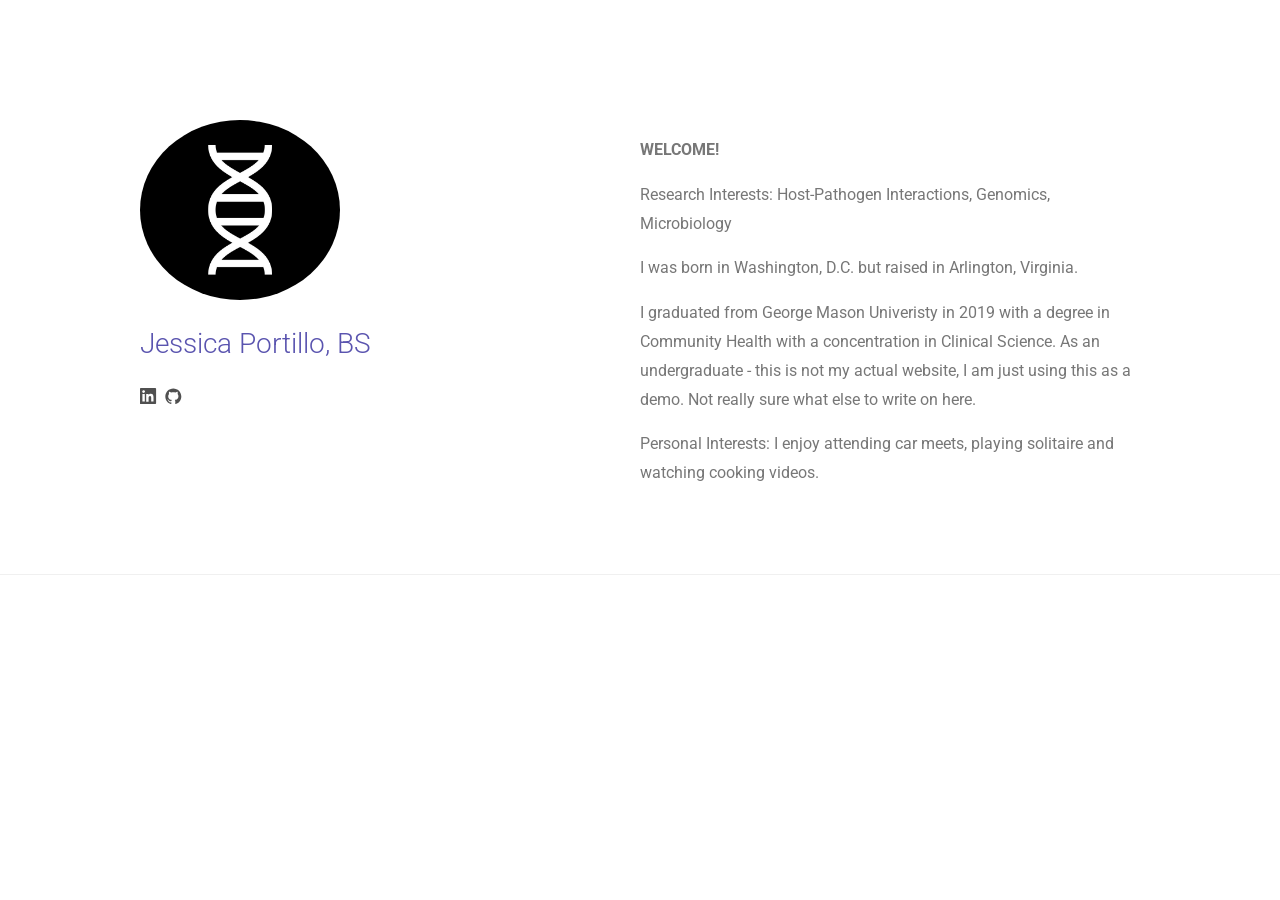
==== index.html @ dda8408d "Add files via upload" ====
<!DOCTYPE html>
<html lang="en-us">
    <head>
	<meta name="generator" content="Hugo 0.74.3" />
        <meta charset="UTF-8">
<meta http-equiv="X-UA-Compatible" content="ie=edge">
<title>Jessica Portillo</title>
<meta name="viewport" content="width=device-width, initial-scale=1.0">
<meta name="theme-color" content="#574CDD">
<meta name="description" content="Portfolio of Jessica Portillo">
<meta property="og:description" content="Portfolio of Jessica Portillo">
<meta name="twitter:description" content="Portfolio of Jessica Portillo">
<meta property="og:image" content="https://localhost:1313img/portfolio.JPG">
<meta name="twitter:image" content="https://localhost:1313img/portfolio.JPG">
<link rel="icon" href="https://localhost:1313img/" type="image/x-icon">
<link rel="shortcut icon" href="https://localhost:1313img/" type="image/x-icon">
<link rel="stylesheet" href="css/final.css">
<link rel="stylesheet" href="css/normalize.css">
<link rel="stylesheet" href="https://fonts.googleapis.com/css?family=Roboto:300,400,700">
    </head>
    <body>
        <div>
            

            
            <section style="padding-top: 120px;" id="scroll-element" data-scroll-index="0">
    <div class="hero">
        <div class="hero-left">
            <img src="img/icon_test2.jpg" style="max-width: 50%; border-radius: 50%; ">
            <h2 class="subtitle">Jessica Portillo, BS</h2>
            <div class="icons">
                
                
                
                
                
                <a href="https://www.linkedin.com/in/jessica-portillo-3a626311a" target="blank">
                    <svg width="17px" height="16px" viewBox="0 0 17 16" version="1.1" xmlns="http://www.w3.org/2000/svg" xlink="http://www.w3.org/1999/xlink">
                        
                        <title>social-16px_logo-linkedin</title>
                        <desc>Created with Sketch.</desc>
                        <defs></defs>
                        <g id="Portfolio" stroke="none" stroke-width="1" fill="none" fill-rule="evenodd">
                            <g transform="translate(-243.000000, -335.000000)" id="Group" fill="#505050">
                                <g transform="translate(94.000000, 335.000000)">
                                    <g id="social-16px_logo-linkedin" transform="translate(149.000000, 0.000000)">
                                        <path d="M15.3,0 L0.7,0 C0.3,0 0,0.3 0,0.7 L0,15.4 C0,15.7 0.3,16 0.7,16 L15.4,16 C15.8,16 16.1,15.7 16.1,15.3 L16.1,0.7 C16,0.3 15.7,0 15.3,0 Z M4.7,13.6 L2.4,13.6 L2.4,6 L4.8,6 L4.8,13.6 L4.7,13.6 Z M3.6,5 C2.8,5 2.2,4.3 2.2,3.6 C2.2,2.8 2.8,2.2 3.6,2.2 C4.4,2.2 5,2.8 5,3.6 C4.9,4.3 4.3,5 3.6,5 Z M13.6,13.6 L11.2,13.6 L11.2,9.9 C11.2,9 11.2,7.9 10,7.9 C8.8,7.9 8.6,8.9 8.6,9.9 L8.6,13.7 L6.2,13.7 L6.2,6 L8.5,6 L8.5,7 L8.5,7 C8.8,6.4 9.6,5.8 10.7,5.8 C13.1,5.8 13.5,7.4 13.5,9.4 L13.5,13.6 L13.6,13.6 Z" id="Shape"></path>
                                    </g>
                                </g>
                            </g>
                        </g>
                    </svg>
                </a>
                
                
                
                <a href="https://github.com/jessicaportillo" target="blank">
                  <svg width="17px" height="17px" viewBox="0 0 17 17" version="1.1" xmlns="http://www.w3.org/2000/svg" xmlns:xlink="http://www.w3.org/1999/xlink">
                    <title>social-16px_logo-github</title>
                      <g id="Portfolio" stroke="none" stroke-width="1" fill="none" fill-rule="evenodd">
                          <g id="GitHub-Mark" transform="translate(-136.000000, -55.000000)" fill="#505050">
                              <path d="M144.319263,55.455 C139.902185,55.455 136.32,59.0366937 136.32,63.4552456 C136.32,66.9897924 138.612029,69.9880428 141.791009,71.0459021 C142.191267,71.1195692 142.337128,70.8725389 142.337128,70.6603777 C142.337128,70.4708077 142.330252,69.967416 142.326323,69.2999922 C140.101086,69.7832483 139.631581,68.2273994 139.631581,68.2273994 C139.267666,67.303123 138.743156,67.057075 138.743156,67.057075 C138.016799,66.5610499 138.798161,66.5708722 138.798161,66.5708722 C139.601132,66.6273503 140.02349,67.3954524 140.02349,67.3954524 C140.737078,68.617835 141.896107,68.2647241 142.351861,68.0599296 C142.424546,67.5432777 142.631305,67.1906579 142.859673,66.9907746 C141.083314,66.7889268 139.215608,66.1023495 139.215608,63.0368165 C139.215608,62.163616 139.527465,61.4490452 140.039206,60.8901576 C139.956698,60.6878187 139.682166,59.8740429 140.117784,58.7729656 C140.117784,58.7729656 140.789137,58.5578577 142.317483,59.5931258 C142.95544,59.4153426 143.640053,59.326942 144.320246,59.3235043 C144.999947,59.326942 145.684069,59.4153426 146.323008,59.5931258 C147.850372,58.5578577 148.520743,58.7729656 148.520743,58.7729656 C148.957343,59.8740429 148.68281,60.6878187 148.600794,60.8901576 C149.113517,61.4490452 149.422919,62.163616 149.422919,63.0368165 C149.422919,66.1102073 147.552266,66.7864712 145.770505,66.9843901 C146.057315,67.2314204 146.313186,67.7195876 146.313186,68.4660808 C146.313186,69.5352357 146.303364,70.3981229 146.303364,70.6603777 C146.303364,70.8745034 146.447751,71.1234981 146.853411,71.045411 C150.029936,69.9850961 152.32,66.9888101 152.32,63.4552456 C152.32,59.0366937 148.737815,55.455 144.319263,55.455" id="Fill-4"></path>
                          </g>
                      </g>
                  </svg>
                </a>
                
                

            </div>
            
        </div>
        <div class="hero-right">
            
                <p><strong>WELCOME!</strong></p>
            
                <p>Research Interests: Host-Pathogen Interactions, Genomics, Microbiology</p>
            
                <p>I was born in Washington, D.C. but raised in Arlington, Virginia.</p>
            
                <p>I graduated from George Mason Univeristy in 2019 with a degree in Community Health with a concentration in Clinical Science. As an undergraduate - this is not my actual website, I am just using this as a demo. Not really sure what else to write on here.</p>
            
                <p>Personal Interests: I enjoy attending car meets, playing solitaire and watching cooking videos.</p>
            
        </div>
    </div>
</section>

            

            

            

            
        </div>

        
<script src="https://localhost:1313js/jquery-1.js"></script>
<script src="https://localhost:1313js/stickUp.js"></script>
<script src="https://localhost:1313js/scrollIt.js" type="text/javascript"></script>
<script type="text/javascript">
    jQuery(function($) {
        $(document).ready( function() {
            $('.main-navigation').stickUp({

            });
        });
    });
    $(function(){
        $.scrollIt({
            topOffset: -70,         
            easing: 'ease-in-out'
        });
    });
</script>

    </body>
</html>
---- css/final.css ----
* {
  box-sizing: border-box;
  text-rendering: optimizeLegibility;
  -webkit-font-smoothing: antialiased;
  -moz-osx-font-smoothing: grayscale;
}

body {
  font-size: 16px;
  font-family: Roboto;
  margin: 0;
  padding: 0;
}

a {
  text-decoration: none;
  -webkit-transition: 0.1s ease-in;
  transition: 0.1s ease-in;
}

a:hover {
  cursor: pointer;
  opacity: 0.8;
  -webkit-transform: translateY(-3px);
          transform: translateY(-3px);

}

footer {
  padding: 30px 30px 30px 30px;
  max-width: 1000px;
  margin: 0 auto;
  display: flex !important;
  justify-content: space-between;
  border-bottom: 1px solid #F0F0F0;
}

.main-navigation {
  z-index: 999;
  width: 100%;
  background: white;
  height: 68px;
  padding: 0;
  margin: 0;
  border-top: 1px solid #F0F0F0;
  border-bottom: 1px solid #F0F0F0;
  display: -webkit-box;
  display: -ms-flexbox;
  display: flex;
  -webkit-box-align: center;
      -ms-flex-align: center;
          align-items: center;
  -webkit-box-pack: justify;
      -ms-flex-pack: justify;
          justify-content: space-between;
}

.sub-navigation {
  max-width: 445px;
  height: inherit;
  display: -webkit-box;
  display: -ms-flexbox;
  display: flex;
}

.main-navigation h5 {
  position: absolute;
  left: 90px;
  top: 3px;
  color: #777777;
}

@media all and (max-width: 400px) {
  .main-navigation h5 {
    top: 7px;
    font-size: 12px;
  }
}

.main-navigation-link {
  color: #686868;
  padding: 15px;
  display: -webkit-box;
  text-align: center !important;
  display: -ms-flexbox;
  display: flex;
    -webkit-box-align: center;
        -ms-flex-align: center;
            align-items: center;
    -webkit-box-pack: center;
        -ms-flex-pack: center;
            justify-content: center;
  border-left: 1px solid #F0F0F0;
}

.icons a:first-child {
  padding: 4px 4px 4px 0;
}

.icons a {
  padding: 4px;
}

@media all and (max-width: 460px) {
  .main-navigation-link {
    font-size: 13px;
    padding: 15px;
  }
  #about {
    display: none;
  }
  #process-link {
    display: none !important;
  }
}

.logo:hover, .main-navigation-link:hover {
  box-shadow: 0 2px 4px 0 rgba(0,0,0,0.12);
}

.logo {
  width: 68px;
  display: block;
}

section {
  padding-top: 70px;
  padding-bottom: 70px;
  border-bottom: 1px solid #F0F0F0;
  padding-left: 30px;
  padding-right: 30px;
}

.hero {
  display: -webkit-box;
  display: -ms-flexbox;
  display: flex;
  margin: 0 auto;
  -webkit-box-pack: justify;
      -ms-flex-pack: justify;
          justify-content: space-between;
  -ms-flex-wrap: wrap;
      flex-wrap: wrap;
  max-width: 1000px;
}

.process {
  max-width: 1000px;
  display: -webkit-box;
  display: -ms-flexbox;
  display: flex;
  margin: 0 auto;
  -webkit-box-orient: vertical;
  -webkit-box-direction: normal;
      -ms-flex-direction: column;
          flex-direction: column;
}

.case-studies {
  max-width: 1000px;
  display: -webkit-box;
  display: -ms-flexbox;
  display: flex;
  margin: 0 auto;
  -webkit-box-orient: vertical;
  -webkit-box-direction: normal;
      -ms-flex-direction: column;
          flex-direction: column;
}

.hi {
  font-size: 42px;
  line-height: 0.4em;
}

.subtitle {
  font-size: 28px;
  color: #5A54AF;
  font-weight: 300;
}

.hero-left {
  width: 400px;
}

.hero-right {
  width: 500px;
}

.hero-right p {
  /* color: #929292; */
  font-size: 16px;
  color: #777777;
  letter-spacing: 0;
  /* line-height: 25px; */
  line-height: 1.8em;
}

.hero-right em {
  font-style: normal !important;
}

.hero-right p a {
  color: #574cdd;
  text-decoration: underline;
}

.icons {
  width: 160px;
  display: -webkit-box;
  display: -ms-flexbox;
  display: flex;
  -webkit-box-pack: justify;
      -ms-flex-pack: justify;
          /*justify-content: space-between;*/
}

.download-resume {
  /* Rectangle 3: */
  display: inline-block;
  margin-top: 20px;
  background: #5A54AF;
  /* Download Resume: */
  font-family: Roboto;
  font-size: 15px;
  /*padding: 15px 50px;*/
  color: #C3D5FF;
  padding: 18px 0;
  width: 296px;
  text-align: center;
  letter-spacing: 0;
  border-radius: 2px;
}

.title {
  /* My Process: */
  font-family: Roboto;
  font-weight: bold;
  margin: 0;
  font-size: 44px;
  color: #000000;
  letter-spacing: 0;
  line-height: 0.4em;
}

.process-item {
  max-width: 300px;
  padding-top: 20px;
}

.process-item h3 {
  margin-left: 15px;
}

.process-wrapper {
  display: -webkit-box;
  display: -ms-flexbox;
  display: flex;
  -ms-flex-wrap: wrap;
      flex-wrap: wrap;
  -webkit-box-pack: justify;
      -ms-flex-pack: justify;
          justify-content: space-between;
}

.item-header {
  display: -webkit-box;
  display: -ms-flexbox;
  display: flex;
    -webkit-box-align: center;
        -ms-flex-align: center;
            align-items: center;
    -webkit-box-pack: start;
        -ms-flex-pack: start;
            justify-content: flex-start;
  margin: 0;
  height: 35px;
}

.process-item p {
  /* I collaborate with s: */
  font-size: 16px;
  color: #777777;
  letter-spacing: 0;
  line-height: 1.8em;
}

.process-item h3 {
  /* Discover: */
  font-size: 28px;
  color: #5A54AF;
  letter-spacing: 0;
}

.case-studies-wrapper {
  display: -webkit-box;
  display: -ms-flexbox;
  display: flex;
  -ms-flex-wrap: wrap;
      flex-wrap: wrap;
  -webkit-box-align: stretch;
      -ms-flex-align: stretch;
          align-items: stretch;
  -webkit-box-pack: justify;
      -ms-flex-pack: justify;
          justify-content: space-between;
}

.case-study-item {
  max-width: 300px;
  margin-top: 45px;
}

.case-study-item h4 {
  font-size: 26px;
  font-weight: 300;
  margin: 0;
  line-height: 2.4em;
}

.case-study-item h5 {
  font-size: 13px;
  font-weight: 700;
  color: #5A5A5A;
  margin: 0;
  line-height: 0.3em;
  text-transform: uppercase;
}

.case-study-item p {
  font-size: 16px;
  color: #777777;
  letter-spacing: 0;
  line-height: 1.8em;
}

.read-more {
  display: inline-block;
  width: 100%;
  border: solid 2px #E1E1E1;
  padding: 18px 0;
  text-align: center;
  color: #574CDD;
  font-weight: 500;
  -webkit-transition: 0.2s ease-out;
  transition: 0.2s ease-out;
  border-radius: 2px;
}

.main-case-study {
  max-width: 1000px;
  display: block;
  margin: 0 auto;
  margin-top: 30px;
}

.results-content {
  max-width: 900px;
  color: black;
  text-align: center;
  display: block;
  margin: 0 auto;
}

.results-content img {
  margin-top: 40px;
  max-width: 70px;
  border-radius: 100%;
}

.results-content h1 {
  font-size: 24px;
  line-height: 1.6em;
  font-weight: 300;
}

.results-content h2 {
  font-size: 25px;
  line-height: 1em;
  font-weight: 300;
  margin: 0;
  margin-top: 0.3em;

}

.results-content h3 {
  margin: 0;
  margin-top: 0.4em;
  padding-bottom: 35px;
}

.results-content hr {
  width: 30px;
  border: 3px solid #5A54AF;
}

.main-case-study img {
  max-width: 100%;
}

.main-case-study .title {
  line-height: 1em;
  margin-top: 20px;
}

.main-case-study .subtitle {
  /* Mobile App Design: */
  font-family: Roboto;
  font-weight: bold;
  font-size: 22px;
  color: #5A54AF;
  letter-spacing: 0;
}

.main-case-study .summary {
  /* The objective of thi: */
  font-family: Roboto;
  font-weight: 300;
  font-size: 24px;
  color: #000000;
  letter-spacing: 0;
  line-height: 39px;
}

.case-study-item img {
  max-width: 100%;
}

.case-details {
  margin: 0;
  padding: 0;
  display: flex;
  max-width: 700px;
  list-style-type: none;
  justify-content: space-between;
  flex-wrap: wrap;
}

.case-links {
  margin-top: 26px;
  padding-bottom: 30px;
}

.link-div {
  display: inline-block;
  padding: 15px 15px 15px 0;
}

.case-links img {
  position: relative;
  top: 2.9px;
  padding-right: 8px;
}

.case-detail-link {
  padding: 15px 30px;
  /* border: 1px solid #fafafa; */
  color: #593eda;
  border-radius: 2px;
  background: #f1f1f1;
  margin-right: 1em;
}

@media all and (max-width: 981px) {
  .hero-left {
    margin: 0 auto;
    text-align: center;
  }
  .hero-left .icons {
    margin: 0 auto;
    justify-content: center;
  }
}

@media all and (max-width: 842px) {
  .link-div {
    display: block;
  }
  .case-detail-link {
      display: block;
      width: 100%;
      padding:25px;
      text-align: center;
  }
}

.content-case-study {
  max-width: 1000px;
  display: block;
  margin: 0 auto;
}

.content-case-study p {
  /* Each member of our t: */
  font-family: Roboto;
  font-size: 19px;
  color: #676767;
  letter-spacing: 0;
  line-height: 30px;
}

.content-case-study img {
  max-width: 100%;
  margin-top: 20px;
}

.content-case-study a {
  color: #574cdd;
  text-decoration: underline;
}

.content-case-study h1 {
  margin: 0;
  margin-top: 2.4em;
}

@media all and (max-width: 513px) {
  .case-details {
    justify-content: flex-start;
  }
  .download-resume {
    display: block;
    width: 100%;
  }
  .case-details-item {
    padding-right: 25px !important;
  }
}

.case-details-item {
  padding-right: 20px;
}

.case-details-item strong {
  font-weight: bold;
}

.case-details-item p {
  line-height: 1.8em;
  font-size: 16px;
}

@media all and (max-width:1040px) {
  .case-study-item {
    max-width: 48%;
    margin-top: 40px;
  }
  .case-studies-wrapper {
    margin-top: 0;
  }
}

@media all and (max-width:980px) {
  .hero-right {
    width: 100%;
    margin-top: 30px;
  }
  .process-item {
    max-width: 45%;
  }
}

@media all and (max-width: 728px) {
  .case-study-item {
    max-width: 100%;
    margin-top: 40px;
  }
  .case-study-item:first-of-type {
    margin-top: 13px;
  }
  .hi, .title {
    font-size: 40px;
  }
  .process-item h3 {
    font-size: 24px;
  }
  .subtitle {
    font-size: 24px;
  }
  section {
    padding-top: 60px !important;
    padding-bottom: 60px !important;
  }
  #scroll-element {
    padding-top: 100px !important;
  }
}

@media all and (max-width:500px) {
  .process-item {
    max-width: 100%;
  }
}

.active {
  color: #574CDD !important;
  transition: 0.2s ease-in-out;
  border-bottom: 3px solid #574CDD;
}
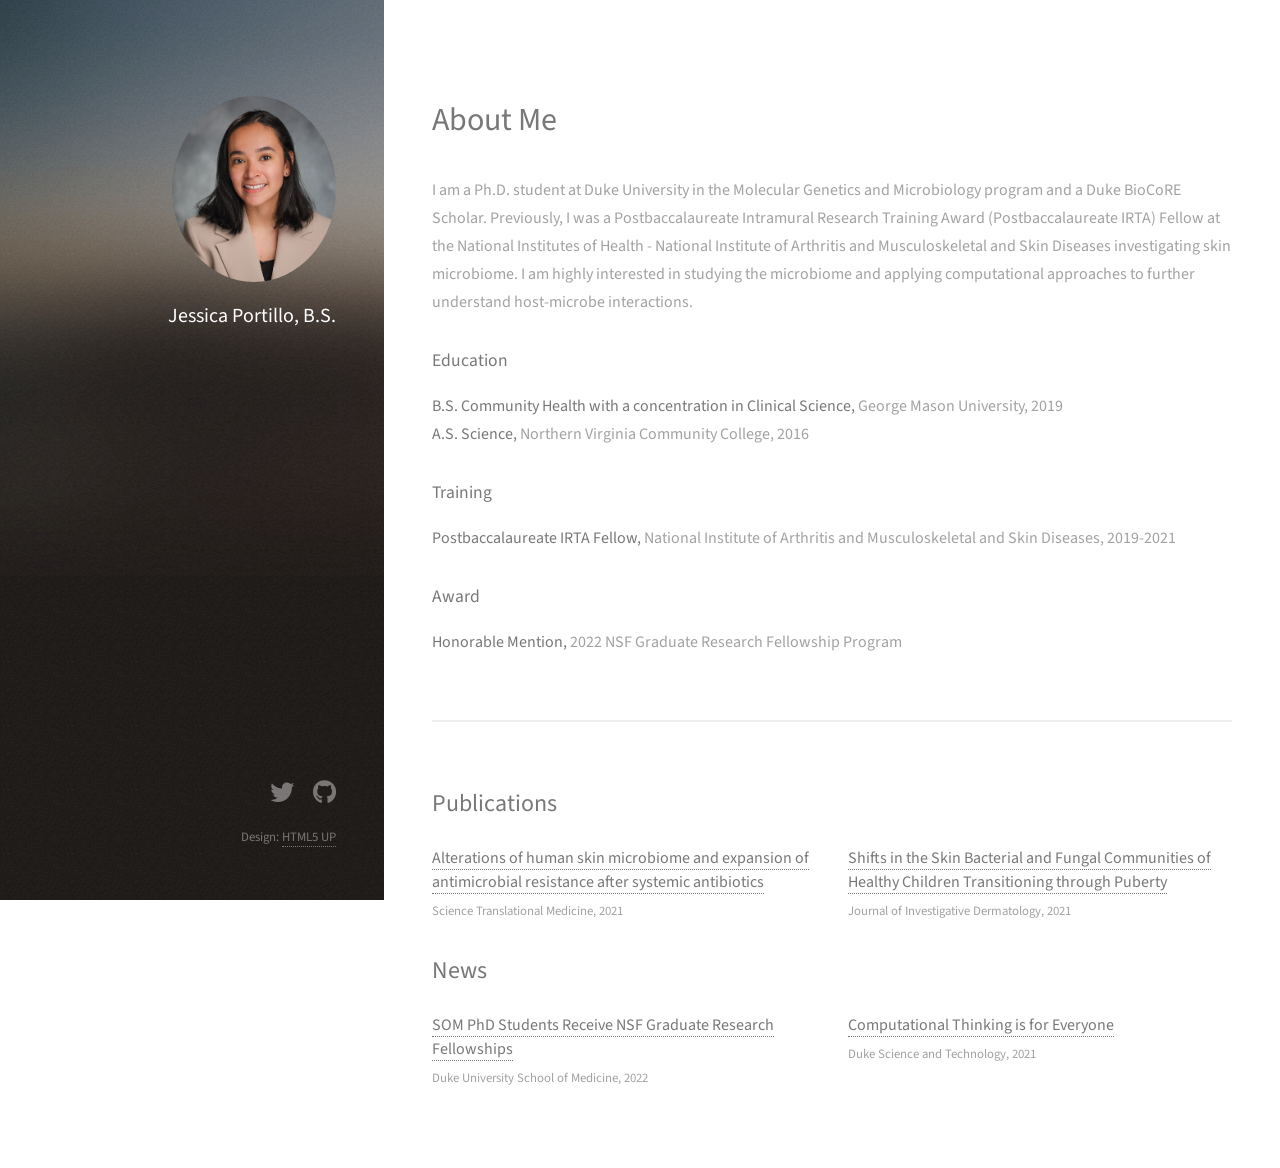
==== commit 2ecdaade: "Add files via upload Initial commit" ====
--- a/index.html
+++ b/index.html
@@ -1,119 +1,92 @@
-<!DOCTYPE html>
-<html lang="en-us">
-    <head>
-	<meta name="generator" content="Hugo 0.74.3" />
-        <meta charset="UTF-8">
-<meta http-equiv="X-UA-Compatible" content="ie=edge">
-<title>Jessica Portillo</title>
-<meta name="viewport" content="width=device-width, initial-scale=1.0">
-<meta name="theme-color" content="#574CDD">
-<meta name="description" content="Portfolio of Jessica Portillo">
-<meta property="og:description" content="Portfolio of Jessica Portillo">
-<meta name="twitter:description" content="Portfolio of Jessica Portillo">
-<meta property="og:image" content="https://localhost:1313img/portfolio.JPG">
-<meta name="twitter:image" content="https://localhost:1313img/portfolio.JPG">
-<link rel="icon" href="https://localhost:1313img/" type="image/x-icon">
-<link rel="shortcut icon" href="https://localhost:1313img/" type="image/x-icon">
-<link rel="stylesheet" href="css/final.css">
-<link rel="stylesheet" href="css/normalize.css">
-<link rel="stylesheet" href="https://fonts.googleapis.com/css?family=Roboto:300,400,700">
-    </head>
-    <body>
-        <div>
-            
-
-            
-            <section style="padding-top: 120px;" id="scroll-element" data-scroll-index="0">
-    <div class="hero">
-        <div class="hero-left">
-            <img src="img/icon_test2.jpg" style="max-width: 50%; border-radius: 50%; ">
-            <h2 class="subtitle">Jessica Portillo, BS</h2>
-            <div class="icons">
-                
-                
-                
-                
-                
-                <a href="https://www.linkedin.com/in/jessica-portillo-3a626311a" target="blank">
-                    <svg width="17px" height="16px" viewBox="0 0 17 16" version="1.1" xmlns="http://www.w3.org/2000/svg" xlink="http://www.w3.org/1999/xlink">
-                        
-                        <title>social-16px_logo-linkedin</title>
-                        <desc>Created with Sketch.</desc>
-                        <defs></defs>
-                        <g id="Portfolio" stroke="none" stroke-width="1" fill="none" fill-rule="evenodd">
-                            <g transform="translate(-243.000000, -335.000000)" id="Group" fill="#505050">
-                                <g transform="translate(94.000000, 335.000000)">
-                                    <g id="social-16px_logo-linkedin" transform="translate(149.000000, 0.000000)">
-                                        <path d="M15.3,0 L0.7,0 C0.3,0 0,0.3 0,0.7 L0,15.4 C0,15.7 0.3,16 0.7,16 L15.4,16 C15.8,16 16.1,15.7 16.1,15.3 L16.1,0.7 C16,0.3 15.7,0 15.3,0 Z M4.7,13.6 L2.4,13.6 L2.4,6 L4.8,6 L4.8,13.6 L4.7,13.6 Z M3.6,5 C2.8,5 2.2,4.3 2.2,3.6 C2.2,2.8 2.8,2.2 3.6,2.2 C4.4,2.2 5,2.8 5,3.6 C4.9,4.3 4.3,5 3.6,5 Z M13.6,13.6 L11.2,13.6 L11.2,9.9 C11.2,9 11.2,7.9 10,7.9 C8.8,7.9 8.6,8.9 8.6,9.9 L8.6,13.7 L6.2,13.7 L6.2,6 L8.5,6 L8.5,7 L8.5,7 C8.8,6.4 9.6,5.8 10.7,5.8 C13.1,5.8 13.5,7.4 13.5,9.4 L13.5,13.6 L13.6,13.6 Z" id="Shape"></path>
-                                    </g>
-                                </g>
-                            </g>
-                        </g>
-                    </svg>
-                </a>
-                
-                
-                
-                <a href="https://github.com/jessicaportillo" target="blank">
-                  <svg width="17px" height="17px" viewBox="0 0 17 17" version="1.1" xmlns="http://www.w3.org/2000/svg" xmlns:xlink="http://www.w3.org/1999/xlink">
-                    <title>social-16px_logo-github</title>
-                      <g id="Portfolio" stroke="none" stroke-width="1" fill="none" fill-rule="evenodd">
-                          <g id="GitHub-Mark" transform="translate(-136.000000, -55.000000)" fill="#505050">
-                              <path d="M144.319263,55.455 C139.902185,55.455 136.32,59.0366937 136.32,63.4552456 C136.32,66.9897924 138.612029,69.9880428 141.791009,71.0459021 C142.191267,71.1195692 142.337128,70.8725389 142.337128,70.6603777 C142.337128,70.4708077 142.330252,69.967416 142.326323,69.2999922 C140.101086,69.7832483 139.631581,68.2273994 139.631581,68.2273994 C139.267666,67.303123 138.743156,67.057075 138.743156,67.057075 C138.016799,66.5610499 138.798161,66.5708722 138.798161,66.5708722 C139.601132,66.6273503 140.02349,67.3954524 140.02349,67.3954524 C140.737078,68.617835 141.896107,68.2647241 142.351861,68.0599296 C142.424546,67.5432777 142.631305,67.1906579 142.859673,66.9907746 C141.083314,66.7889268 139.215608,66.1023495 139.215608,63.0368165 C139.215608,62.163616 139.527465,61.4490452 140.039206,60.8901576 C139.956698,60.6878187 139.682166,59.8740429 140.117784,58.7729656 C140.117784,58.7729656 140.789137,58.5578577 142.317483,59.5931258 C142.95544,59.4153426 143.640053,59.326942 144.320246,59.3235043 C144.999947,59.326942 145.684069,59.4153426 146.323008,59.5931258 C147.850372,58.5578577 148.520743,58.7729656 148.520743,58.7729656 C148.957343,59.8740429 148.68281,60.6878187 148.600794,60.8901576 C149.113517,61.4490452 149.422919,62.163616 149.422919,63.0368165 C149.422919,66.1102073 147.552266,66.7864712 145.770505,66.9843901 C146.057315,67.2314204 146.313186,67.7195876 146.313186,68.4660808 C146.313186,69.5352357 146.303364,70.3981229 146.303364,70.6603777 C146.303364,70.8745034 146.447751,71.1234981 146.853411,71.045411 C150.029936,69.9850961 152.32,66.9888101 152.32,63.4552456 C152.32,59.0366937 148.737815,55.455 144.319263,55.455" id="Fill-4"></path>
-                          </g>
-                      </g>
-                  </svg>
-                </a>
-                
-                
-
-            </div>
-            
-        </div>
-        <div class="hero-right">
-            
-                <p><strong>WELCOME!</strong></p>
-            
-                <p>Research Interests: Host-Pathogen Interactions, Genomics, Microbiology</p>
-            
-                <p>I was born in Washington, D.C. but raised in Arlington, Virginia.</p>
-            
-                <p>I graduated from George Mason Univeristy in 2019 with a degree in Community Health with a concentration in Clinical Science. As an undergraduate - this is not my actual website, I am just using this as a demo. Not really sure what else to write on here.</p>
-            
-                <p>Personal Interests: I enjoy attending car meets, playing solitaire and watching cooking videos.</p>
-            
-        </div>
-    </div>
-</section>
-
-            
-
-            
-
-            
-
-            
-        </div>
-
-        
-<script src="https://localhost:1313js/jquery-1.js"></script>
-<script src="https://localhost:1313js/stickUp.js"></script>
-<script src="https://localhost:1313js/scrollIt.js" type="text/javascript"></script>
-<script type="text/javascript">
-    jQuery(function($) {
-        $(document).ready( function() {
-            $('.main-navigation').stickUp({
-
-            });
-        });
-    });
-    $(function(){
-        $.scrollIt({
-            topOffset: -70,         
-            easing: 'ease-in-out'
-        });
-    });
-</script>
-
-    </body>
+<!DOCTYPE HTML>
+<!--
+	Strata by HTML5 UP
+	html5up.net | @ajlkn
+	Free for personal and commercial use under the CCA 3.0 license (html5up.net/license)
+-->
+<html>
+	<head>
+		<title>Jessica Portillo's Portfolio</title>
+		<meta charset="utf-8" />
+		<meta name="viewport" content="width=device-width, initial-scale=1, user-scalable=no" />
+		<link rel="stylesheet" href="assets/css/main.css" />
+	</head>
+	<body class="is-preload">
+
+		<!-- Header -->
+			<header id="header">
+				<div class="inner">
+					<a href="#" class="image avatar"><img src="images/avatar.jpg" alt="" /></a>
+					<h1><strong>Jessica Portillo, B.S.</strong>
+				</div>
+			</header>
+
+		<!-- Main -->
+			<div id="main">
+
+				<!-- One -->
+					<section id="one">
+						<header class="major">
+							<h2>About Me</h2>
+						</header>
+						<p>I am a Ph.D. student at Duke University in the Molecular Genetics and Microbiology program and a Duke BioCoRE Scholar. Previously, I was a Postbaccalaureate Intramural Research Training Award (Postbaccalaureate IRTA) Fellow at the National Institutes of Health - National Institute of Arthritis and Musculoskeletal and Skin Diseases investigating skin microbiome. I am highly interested in studying the microbiome and applying computational approaches to further understand host-microbe interactions. </p>
+							<h4>Education</h4>
+						<p> <b>B.S. Community Health with a concentration in Clinical Science,</b> George Mason University, 2019<br>
+							<b>A.S. Science,</b> Northern Virginia Community College, 2016
+						</p>
+							<h4>Training</h4>
+						<p><b>Postbaccalaureate IRTA Fellow, </b>National Institute of Arthritis and Musculoskeletal and Skin Diseases, 2019-2021</p>
+							<h4>Award</h4>
+						<p><b>Honorable Mention, </b>2022 NSF Graduate Research Fellowship Program</p>	
+					</section>
+
+				<!-- Two -->
+					<section id="two">
+						<h2>Publications</h2>
+						<div class="row">
+							<article class="col-6 col-12-xsmall work-item">
+								<h3><a href="https://www.science.org/doi/10.1126/scitranslmed.abd8077">Alterations of human skin microbiome and expansion of antimicrobial resistance after systemic antibiotics</a></h3>
+								<p>Science Translational Medicine, 2021</p>
+							</article>
+							<article class="col-6 col-12-xsmall work-item">
+								<h3><a href="https://www.jidonline.org/article/S0022-202X(21)01421-4/fulltext">Shifts in the Skin Bacterial and Fungal Communities of Healthy Children Transitioning through Puberty</a></h3>
+								<p>Journal of Investigative Dermatology, 2021</p>
+							</article>
+						</div>
+						<h2>News</h2>
+						<div class="row">
+							<article class="col-6 col-12-xsmall work-item">
+								<h3><a href="https://medschool.duke.edu/news/som-phd-students-receive-nsf-graduate-research-fellowships">SOM PhD Students Receive NSF Graduate Research Fellowships</a></h3>
+								<p>Duke University School of Medicine, 2022</p>
+							</article>
+							<article class="col-6 col-12-xsmall work-item">
+								<h3><a href="https://dst.duke.edu/our-work/computing/computational-thinking-is-for-everyone/">Computational Thinking is for Everyone</a></h3>
+								<p>Duke Science and Technology, 2021</p>
+							</article>
+						</div>
+					</section>
+			</div>
+
+		<!-- Footer -->
+			<footer id="footer">
+				<div class="inner">
+					<ul class="icons">
+						<li><a href="https://twitter.com/SciPortillo" class="icon brands fa-twitter"><span class="label">Twitter</span></a></li>
+						<li><a href="https://github.com/jessicaportillo" class="icon brands fa-github"><span class="label">Github</span></a></li>
+					</ul>
+					<ul class="copyright">
+						<li>Design: <a href="http://html5up.net">HTML5 UP</a></li>
+					</ul>
+				</div>
+			</footer>
+
+		<!-- Scripts -->
+			<script src="assets/js/jquery.min.js"></script>
+			<script src="assets/js/jquery.poptrox.min.js"></script>
+			<script src="assets/js/browser.min.js"></script>
+			<script src="assets/js/breakpoints.min.js"></script>
+			<script src="assets/js/util.js"></script>
+			<script src="assets/js/main.js"></script>
+
+	</body>
 </html>
--- a/assets/css/main.css
+++ b/assets/css/main.css
@@ -0,0 +1,3221 @@
+@import url("fontawesome-all.min.css");
+@import url("https://fonts.googleapis.com/css?family=Source+Sans+Pro:400,400italic");
+
+/*
+	Strata by HTML5 UP
+	html5up.net | @ajlkn
+	Free for personal and commercial use under the CCA 3.0 license (html5up.net/license)
+*/
+
+html, body, div, span, applet, object,
+iframe, h1, h2, h3, h4, h5, h6, p, blockquote,
+pre, a, abbr, acronym, address, big, cite,
+code, del, dfn, em, img, ins, kbd, q, s, samp,
+small, strike, strong, sub, sup, tt, var, b,
+u, i, center, dl, dt, dd, ol, ul, li, fieldset,
+form, label, legend, table, caption, tbody,
+tfoot, thead, tr, th, td, article, aside,
+canvas, details, embed, figure, figcaption,
+footer, header, hgroup, menu, nav, output, ruby,
+section, summary, time, mark, audio, video {
+	margin: 0;
+	padding: 0;
+	border: 0;
+	font-size: 100%;
+	font: inherit;
+	vertical-align: baseline;}
+
+article, aside, details, figcaption, figure,
+footer, header, hgroup, menu, nav, section {
+	display: block;}
+
+body {
+	line-height: 1;
+}
+
+ol, ul {
+	list-style: none;
+}
+
+blockquote, q {
+	quotes: none;
+}
+
+	blockquote:before, blockquote:after, q:before, q:after {
+		content: '';
+		content: none;
+	}
+
+table {
+	border-collapse: collapse;
+	border-spacing: 0;
+}
+
+body {
+	-webkit-text-size-adjust: none;
+}
+
+mark {
+	background-color: transparent;
+	color: inherit;
+}
+
+input::-moz-focus-inner {
+	border: 0;
+	padding: 0;
+}
+
+input, select, textarea {
+	-moz-appearance: none;
+	-webkit-appearance: none;
+	-ms-appearance: none;
+	appearance: none;
+}
+
+/* Basic */
+
+	html {
+		box-sizing: border-box;
+	}
+
+	*, *:before, *:after {
+		box-sizing: inherit;
+	}
+
+	body {
+		background: #fff;
+	}
+
+		body.is-preload *, body.is-preload *:before, body.is-preload *:after {
+			-moz-animation: none !important;
+			-webkit-animation: none !important;
+			-ms-animation: none !important;
+			animation: none !important;
+			-moz-transition: none !important;
+			-webkit-transition: none !important;
+			-ms-transition: none !important;
+			transition: none !important;
+		}
+
+	body, input, select, textarea {
+		color: #a2a2a2;
+		font-family: "Source Sans Pro", Helvetica, sans-serif;
+		font-size: 16pt;
+		font-weight: 400;
+		line-height: 1.75em;
+	}
+
+	a {
+		-moz-transition: color 0.2s ease-in-out, border-color 0.2s ease-in-out;
+		-webkit-transition: color 0.2s ease-in-out, border-color 0.2s ease-in-out;
+		-ms-transition: color 0.2s ease-in-out, border-color 0.2s ease-in-out;
+		transition: color 0.2s ease-in-out, border-color 0.2s ease-in-out;
+		border-bottom: dotted 1px;
+		color: #49bf9d;
+		text-decoration: none;
+	}
+
+		a:hover {
+			border-bottom-color: transparent;
+			color: #49bf9d !important;
+			text-decoration: none;
+		}
+
+	strong, b {
+		color: #787878;
+		font-weight: 400;
+	}
+
+	em, i {
+		font-style: italic;
+	}
+
+	p {
+		margin: 0 0 2em 0;
+	}
+
+	h1, h2, h3, h4, h5, h6 {
+		color: #787878;
+		font-weight: 400;
+		line-height: 1em;
+		margin: 0 0 1em 0;
+	}
+
+		h1 a, h2 a, h3 a, h4 a, h5 a, h6 a {
+			color: inherit;
+			text-decoration: none;
+		}
+
+	h1 {
+		font-size: 2em;
+		line-height: 1.5em;
+	}
+
+	h2 {
+		font-size: 1.5em;
+		line-height: 1.5em;
+	}
+
+	h3 {
+		font-size: 1.25em;
+		line-height: 1.5em;
+	}
+
+	h4 {
+		font-size: 1.1em;
+		line-height: 1.5em;
+	}
+
+	h5 {
+		font-size: 0.9em;
+		line-height: 1.5em;
+	}
+
+	h6 {
+		font-size: 0.7em;
+		line-height: 1.5em;
+	}
+
+	sub {
+		font-size: 0.8em;
+		position: relative;
+		top: 0.5em;
+	}
+
+	sup {
+		font-size: 0.8em;
+		position: relative;
+		top: -0.5em;
+	}
+
+	hr {
+		border: 0;
+		border-bottom: solid 2px #efefef;
+		margin: 2em 0;
+	}
+
+		hr.major {
+			margin: 3em 0;
+		}
+
+	blockquote {
+		border-left: solid 6px #efefef;
+		font-style: italic;
+		margin: 0 0 2em 0;
+		padding: 0.5em 0 0.5em 1.5em;
+	}
+
+	code {
+		background: #f7f7f7;
+		border-radius: 0.35em;
+		border: solid 2px #efefef;
+		font-family: "Courier New", monospace;
+		font-size: 0.9em;
+		margin: 0 0.25em;
+		padding: 0.25em 0.65em;
+	}
+
+	pre {
+		-webkit-overflow-scrolling: touch;
+		font-family: "Courier New", monospace;
+		font-size: 0.9em;
+		margin: 0 0 2em 0;
+	}
+
+		pre code {
+			display: block;
+			line-height: 1.75em;
+			padding: 1em 1.5em;
+			overflow-x: auto;
+		}
+
+	.align-left {
+		text-align: left;
+	}
+
+	.align-center {
+		text-align: center;
+	}
+
+	.align-right {
+		text-align: right;
+	}
+
+/* Container */
+
+	.container {
+		margin: 0 auto;
+		max-width: calc(100% - 4em);
+		width: 100%;
+	}
+
+		.container.xsmall {
+			width: 25%;
+		}
+
+		.container.small {
+			width: 50%;
+		}
+
+		.container.medium {
+			width: 75%;
+		}
+
+		.container.large {
+			width: 125%;
+		}
+
+		.container.xlarge {
+			width: 150%;
+		}
+
+		.container.max {
+			width: 100%;
+		}
+
+		@media screen and (max-width: 980px) {
+
+			.container {
+				width: 100% !important;
+				max-width: 100% !important;
+			}
+
+		}
+
+		@media screen and (max-width: 480px) {
+
+			.container {
+				max-width: calc(100% - 3em);
+			}
+
+		}
+
+/* Row */
+
+	.row {
+		display: flex;
+		flex-wrap: wrap;
+		box-sizing: border-box;
+		align-items: stretch;
+	}
+
+		.row > * {
+			box-sizing: border-box;
+		}
+
+		.row.gtr-uniform > * > :last-child {
+			margin-bottom: 0;
+		}
+
+		.row.aln-left {
+			justify-content: flex-start;
+		}
+
+		.row.aln-center {
+			justify-content: center;
+		}
+
+		.row.aln-right {
+			justify-content: flex-end;
+		}
+
+		.row.aln-top {
+			align-items: flex-start;
+		}
+
+		.row.aln-middle {
+			align-items: center;
+		}
+
+		.row.aln-bottom {
+			align-items: flex-end;
+		}
+
+		.row > .imp {
+			order: -1;
+		}
+
+		.row > .col-1 {
+			width: 8.33333%;
+		}
+
+		.row > .off-1 {
+			margin-left: 8.33333%;
+		}
+
+		.row > .col-2 {
+			width: 16.66667%;
+		}
+
+		.row > .off-2 {
+			margin-left: 16.66667%;
+		}
+
+		.row > .col-3 {
+			width: 25%;
+		}
+
+		.row > .off-3 {
+			margin-left: 25%;
+		}
+
+		.row > .col-4 {
+			width: 33.33333%;
+		}
+
+		.row > .off-4 {
+			margin-left: 33.33333%;
+		}
+
+		.row > .col-5 {
+			width: 41.66667%;
+		}
+
+		.row > .off-5 {
+			margin-left: 41.66667%;
+		}
+
+		.row > .col-6 {
+			width: 50%;
+		}
+
+		.row > .off-6 {
+			margin-left: 50%;
+		}
+
+		.row > .col-7 {
+			width: 58.33333%;
+		}
+
+		.row > .off-7 {
+			margin-left: 58.33333%;
+		}
+
+		.row > .col-8 {
+			width: 66.66667%;
+		}
+
+		.row > .off-8 {
+			margin-left: 66.66667%;
+		}
+
+		.row > .col-9 {
+			width: 75%;
+		}
+
+		.row > .off-9 {
+			margin-left: 75%;
+		}
+
+		.row > .col-10 {
+			width: 83.33333%;
+		}
+
+		.row > .off-10 {
+			margin-left: 83.33333%;
+		}
+
+		.row > .col-11 {
+			width: 91.66667%;
+		}
+
+		.row > .off-11 {
+			margin-left: 91.66667%;
+		}
+
+		.row > .col-12 {
+			width: 100%;
+		}
+
+		.row > .off-12 {
+			margin-left: 100%;
+		}
+
+		.row.gtr-0 {
+			margin-top: 0;
+			margin-left: 0em;
+		}
+
+			.row.gtr-0 > * {
+				padding: 0 0 0 0em;
+			}
+
+			.row.gtr-0.gtr-uniform {
+				margin-top: 0em;
+			}
+
+				.row.gtr-0.gtr-uniform > * {
+					padding-top: 0em;
+				}
+
+		.row.gtr-25 {
+			margin-top: 0;
+			margin-left: -0.625em;
+		}
+
+			.row.gtr-25 > * {
+				padding: 0 0 0 0.625em;
+			}
+
+			.row.gtr-25.gtr-uniform {
+				margin-top: -0.625em;
+			}
+
+				.row.gtr-25.gtr-uniform > * {
+					padding-top: 0.625em;
+				}
+
+		.row.gtr-50 {
+			margin-top: 0;
+			margin-left: -1.25em;
+		}
+
+			.row.gtr-50 > * {
+				padding: 0 0 0 1.25em;
+			}
+
+			.row.gtr-50.gtr-uniform {
+				margin-top: -1.25em;
+			}
+
+				.row.gtr-50.gtr-uniform > * {
+					padding-top: 1.25em;
+				}
+
+		.row {
+			margin-top: 0;
+			margin-left: -2.5em;
+		}
+
+			.row > * {
+				padding: 0 0 0 2.5em;
+			}
+
+			.row.gtr-uniform {
+				margin-top: -2.5em;
+			}
+
+				.row.gtr-uniform > * {
+					padding-top: 2.5em;
+				}
+
+		.row.gtr-150 {
+			margin-top: 0;
+			margin-left: -3.75em;
+		}
+
+			.row.gtr-150 > * {
+				padding: 0 0 0 3.75em;
+			}
+
+			.row.gtr-150.gtr-uniform {
+				margin-top: -3.75em;
+			}
+
+				.row.gtr-150.gtr-uniform > * {
+					padding-top: 3.75em;
+				}
+
+		.row.gtr-200 {
+			margin-top: 0;
+			margin-left: -5em;
+		}
+
+			.row.gtr-200 > * {
+				padding: 0 0 0 5em;
+			}
+
+			.row.gtr-200.gtr-uniform {
+				margin-top: -5em;
+			}
+
+				.row.gtr-200.gtr-uniform > * {
+					padding-top: 5em;
+				}
+
+		@media screen and (max-width: 1800px) {
+
+			.row {
+				display: flex;
+				flex-wrap: wrap;
+				box-sizing: border-box;
+				align-items: stretch;
+			}
+
+				.row > * {
+					box-sizing: border-box;
+				}
+
+				.row.gtr-uniform > * > :last-child {
+					margin-bottom: 0;
+				}
+
+				.row.aln-left {
+					justify-content: flex-start;
+				}
+
+				.row.aln-center {
+					justify-content: center;
+				}
+
+				.row.aln-right {
+					justify-content: flex-end;
+				}
+
+				.row.aln-top {
+					align-items: flex-start;
+				}
+
+				.row.aln-middle {
+					align-items: center;
+				}
+
+				.row.aln-bottom {
+					align-items: flex-end;
+				}
+
+				.row > .imp-xlarge {
+					order: -1;
+				}
+
+				.row > .col-1-xlarge {
+					width: 8.33333%;
+				}
+
+				.row > .off-1-xlarge {
+					margin-left: 8.33333%;
+				}
+
+				.row > .col-2-xlarge {
+					width: 16.66667%;
+				}
+
+				.row > .off-2-xlarge {
+					margin-left: 16.66667%;
+				}
+
+				.row > .col-3-xlarge {
+					width: 25%;
+				}
+
+				.row > .off-3-xlarge {
+					margin-left: 25%;
+				}
+
+				.row > .col-4-xlarge {
+					width: 33.33333%;
+				}
+
+				.row > .off-4-xlarge {
+					margin-left: 33.33333%;
+				}
+
+				.row > .col-5-xlarge {
+					width: 41.66667%;
+				}
+
+				.row > .off-5-xlarge {
+					margin-left: 41.66667%;
+				}
+
+				.row > .col-6-xlarge {
+					width: 50%;
+				}
+
+				.row > .off-6-xlarge {
+					margin-left: 50%;
+				}
+
+				.row > .col-7-xlarge {
+					width: 58.33333%;
+				}
+
+				.row > .off-7-xlarge {
+					margin-left: 58.33333%;
+				}
+
+				.row > .col-8-xlarge {
+					width: 66.66667%;
+				}
+
+				.row > .off-8-xlarge {
+					margin-left: 66.66667%;
+				}
+
+				.row > .col-9-xlarge {
+					width: 75%;
+				}
+
+				.row > .off-9-xlarge {
+					margin-left: 75%;
+				}
+
+				.row > .col-10-xlarge {
+					width: 83.33333%;
+				}
+
+				.row > .off-10-xlarge {
+					margin-left: 83.33333%;
+				}
+
+				.row > .col-11-xlarge {
+					width: 91.66667%;
+				}
+
+				.row > .off-11-xlarge {
+					margin-left: 91.66667%;
+				}
+
+				.row > .col-12-xlarge {
+					width: 100%;
+				}
+
+				.row > .off-12-xlarge {
+					margin-left: 100%;
+				}
+
+				.row.gtr-0 {
+					margin-top: 0;
+					margin-left: 0em;
+				}
+
+					.row.gtr-0 > * {
+						padding: 0 0 0 0em;
+					}
+
+					.row.gtr-0.gtr-uniform {
+						margin-top: 0em;
+					}
+
+						.row.gtr-0.gtr-uniform > * {
+							padding-top: 0em;
+						}
+
+				.row.gtr-25 {
+					margin-top: 0;
+					margin-left: -0.625em;
+				}
+
+					.row.gtr-25 > * {
+						padding: 0 0 0 0.625em;
+					}
+
+					.row.gtr-25.gtr-uniform {
+						margin-top: -0.625em;
+					}
+
+						.row.gtr-25.gtr-uniform > * {
+							padding-top: 0.625em;
+						}
+
+				.row.gtr-50 {
+					margin-top: 0;
+					margin-left: -1.25em;
+				}
+
+					.row.gtr-50 > * {
+						padding: 0 0 0 1.25em;
+					}
+
+					.row.gtr-50.gtr-uniform {
+						margin-top: -1.25em;
+					}
+
+						.row.gtr-50.gtr-uniform > * {
+							padding-top: 1.25em;
+						}
+
+				.row {
+					margin-top: 0;
+					margin-left: -2.5em;
+				}
+
+					.row > * {
+						padding: 0 0 0 2.5em;
+					}
+
+					.row.gtr-uniform {
+						margin-top: -2.5em;
+					}
+
+						.row.gtr-uniform > * {
+							padding-top: 2.5em;
+						}
+
+				.row.gtr-150 {
+					margin-top: 0;
+					margin-left: -3.75em;
+				}
+
+					.row.gtr-150 > * {
+						padding: 0 0 0 3.75em;
+					}
+
+					.row.gtr-150.gtr-uniform {
+						margin-top: -3.75em;
+					}
+
+						.row.gtr-150.gtr-uniform > * {
+							padding-top: 3.75em;
+						}
+
+				.row.gtr-200 {
+					margin-top: 0;
+					margin-left: -5em;
+				}
+
+					.row.gtr-200 > * {
+						padding: 0 0 0 5em;
+					}
+
+					.row.gtr-200.gtr-uniform {
+						margin-top: -5em;
+					}
+
+						.row.gtr-200.gtr-uniform > * {
+							padding-top: 5em;
+						}
+
+		}
+
+		@media screen and (max-width: 1280px) {
+
+			.row {
+				display: flex;
+				flex-wrap: wrap;
+				box-sizing: border-box;
+				align-items: stretch;
+			}
+
+				.row > * {
+					box-sizing: border-box;
+				}
+
+				.row.gtr-uniform > * > :last-child {
+					margin-bottom: 0;
+				}
+
+				.row.aln-left {
+					justify-content: flex-start;
+				}
+
+				.row.aln-center {
+					justify-content: center;
+				}
+
+				.row.aln-right {
+					justify-content: flex-end;
+				}
+
+				.row.aln-top {
+					align-items: flex-start;
+				}
+
+				.row.aln-middle {
+					align-items: center;
+				}
+
+				.row.aln-bottom {
+					align-items: flex-end;
+				}
+
+				.row > .imp-large {
+					order: -1;
+				}
+
+				.row > .col-1-large {
+					width: 8.33333%;
+				}
+
+				.row > .off-1-large {
+					margin-left: 8.33333%;
+				}
+
+				.row > .col-2-large {
+					width: 16.66667%;
+				}
+
+				.row > .off-2-large {
+					margin-left: 16.66667%;
+				}
+
+				.row > .col-3-large {
+					width: 25%;
+				}
+
+				.row > .off-3-large {
+					margin-left: 25%;
+				}
+
+				.row > .col-4-large {
+					width: 33.33333%;
+				}
+
+				.row > .off-4-large {
+					margin-left: 33.33333%;
+				}
+
+				.row > .col-5-large {
+					width: 41.66667%;
+				}
+
+				.row > .off-5-large {
+					margin-left: 41.66667%;
+				}
+
+				.row > .col-6-large {
+					width: 50%;
+				}
+
+				.row > .off-6-large {
+					margin-left: 50%;
+				}
+
+				.row > .col-7-large {
+					width: 58.33333%;
+				}
+
+				.row > .off-7-large {
+					margin-left: 58.33333%;
+				}
+
+				.row > .col-8-large {
+					width: 66.66667%;
+				}
+
+				.row > .off-8-large {
+					margin-left: 66.66667%;
+				}
+
+				.row > .col-9-large {
+					width: 75%;
+				}
+
+				.row > .off-9-large {
+					margin-left: 75%;
+				}
+
+				.row > .col-10-large {
+					width: 83.33333%;
+				}
+
+				.row > .off-10-large {
+					margin-left: 83.33333%;
+				}
+
+				.row > .col-11-large {
+					width: 91.66667%;
+				}
+
+				.row > .off-11-large {
+					margin-left: 91.66667%;
+				}
+
+				.row > .col-12-large {
+					width: 100%;
+				}
+
+				.row > .off-12-large {
+					margin-left: 100%;
+				}
+
+				.row.gtr-0 {
+					margin-top: 0;
+					margin-left: 0em;
+				}
+
+					.row.gtr-0 > * {
+						padding: 0 0 0 0em;
+					}
+
+					.row.gtr-0.gtr-uniform {
+						margin-top: 0em;
+					}
+
+						.row.gtr-0.gtr-uniform > * {
+							padding-top: 0em;
+						}
+
+				.row.gtr-25 {
+					margin-top: 0;
+					margin-left: -0.5em;
+				}
+
+					.row.gtr-25 > * {
+						padding: 0 0 0 0.5em;
+					}
+
+					.row.gtr-25.gtr-uniform {
+						margin-top: -0.5em;
+					}
+
+						.row.gtr-25.gtr-uniform > * {
+							padding-top: 0.5em;
+						}
+
+				.row.gtr-50 {
+					margin-top: 0;
+					margin-left: -1em;
+				}
+
+					.row.gtr-50 > * {
+						padding: 0 0 0 1em;
+					}
+
+					.row.gtr-50.gtr-uniform {
+						margin-top: -1em;
+					}
+
+						.row.gtr-50.gtr-uniform > * {
+							padding-top: 1em;
+						}
+
+				.row {
+					margin-top: 0;
+					margin-left: -2em;
+				}
+
+					.row > * {
+						padding: 0 0 0 2em;
+					}
+
+					.row.gtr-uniform {
+						margin-top: -2em;
+					}
+
+						.row.gtr-uniform > * {
+							padding-top: 2em;
+						}
+
+				.row.gtr-150 {
+					margin-top: 0;
+					margin-left: -3em;
+				}
+
+					.row.gtr-150 > * {
+						padding: 0 0 0 3em;
+					}
+
+					.row.gtr-150.gtr-uniform {
+						margin-top: -3em;
+					}
+
+						.row.gtr-150.gtr-uniform > * {
+							padding-top: 3em;
+						}
+
+				.row.gtr-200 {
+					margin-top: 0;
+					margin-left: -4em;
+				}
+
+					.row.gtr-200 > * {
+						padding: 0 0 0 4em;
+					}
+
+					.row.gtr-200.gtr-uniform {
+						margin-top: -4em;
+					}
+
+						.row.gtr-200.gtr-uniform > * {
+							padding-top: 4em;
+						}
+
+		}
+
+		@media screen and (max-width: 980px) {
+
+			.row {
+				display: flex;
+				flex-wrap: wrap;
+				box-sizing: border-box;
+				align-items: stretch;
+			}
+
+				.row > * {
+					box-sizing: border-box;
+				}
+
+				.row.gtr-uniform > * > :last-child {
+					margin-bottom: 0;
+				}
+
+				.row.aln-left {
+					justify-content: flex-start;
+				}
+
+				.row.aln-center {
+					justify-content: center;
+				}
+
+				.row.aln-right {
+					justify-content: flex-end;
+				}
+
+				.row.aln-top {
+					align-items: flex-start;
+				}
+
+				.row.aln-middle {
+					align-items: center;
+				}
+
+				.row.aln-bottom {
+					align-items: flex-end;
+				}
+
+				.row > .imp-medium {
+					order: -1;
+				}
+
+				.row > .col-1-medium {
+					width: 8.33333%;
+				}
+
+				.row > .off-1-medium {
+					margin-left: 8.33333%;
+				}
+
+				.row > .col-2-medium {
+					width: 16.66667%;
+				}
+
+				.row > .off-2-medium {
+					margin-left: 16.66667%;
+				}
+
+				.row > .col-3-medium {
+					width: 25%;
+				}
+
+				.row > .off-3-medium {
+					margin-left: 25%;
+				}
+
+				.row > .col-4-medium {
+					width: 33.33333%;
+				}
+
+				.row > .off-4-medium {
+					margin-left: 33.33333%;
+				}
+
+				.row > .col-5-medium {
+					width: 41.66667%;
+				}
+
+				.row > .off-5-medium {
+					margin-left: 41.66667%;
+				}
+
+				.row > .col-6-medium {
+					width: 50%;
+				}
+
+				.row > .off-6-medium {
+					margin-left: 50%;
+				}
+
+				.row > .col-7-medium {
+					width: 58.33333%;
+				}
+
+				.row > .off-7-medium {
+					margin-left: 58.33333%;
+				}
+
+				.row > .col-8-medium {
+					width: 66.66667%;
+				}
+
+				.row > .off-8-medium {
+					margin-left: 66.66667%;
+				}
+
+				.row > .col-9-medium {
+					width: 75%;
+				}
+
+				.row > .off-9-medium {
+					margin-left: 75%;
+				}
+
+				.row > .col-10-medium {
+					width: 83.33333%;
+				}
+
+				.row > .off-10-medium {
+					margin-left: 83.33333%;
+				}
+
+				.row > .col-11-medium {
+					width: 91.66667%;
+				}
+
+				.row > .off-11-medium {
+					margin-left: 91.66667%;
+				}
+
+				.row > .col-12-medium {
+					width: 100%;
+				}
+
+				.row > .off-12-medium {
+					margin-left: 100%;
+				}
+
+				.row.gtr-0 {
+					margin-top: 0;
+					margin-left: 0em;
+				}
+
+					.row.gtr-0 > * {
+						padding: 0 0 0 0em;
+					}
+
+					.row.gtr-0.gtr-uniform {
+						margin-top: 0em;
+					}
+
+						.row.gtr-0.gtr-uniform > * {
+							padding-top: 0em;
+						}
+
+				.row.gtr-25 {
+					margin-top: 0;
+					margin-left: -0.5em;
+				}
+
+					.row.gtr-25 > * {
+						padding: 0 0 0 0.5em;
+					}
+
+					.row.gtr-25.gtr-uniform {
+						margin-top: -0.5em;
+					}
+
+						.row.gtr-25.gtr-uniform > * {
+							padding-top: 0.5em;
+						}
+
+				.row.gtr-50 {
+					margin-top: 0;
+					margin-left: -1em;
+				}
+
+					.row.gtr-50 > * {
+						padding: 0 0 0 1em;
+					}
+
+					.row.gtr-50.gtr-uniform {
+						margin-top: -1em;
+					}
+
+						.row.gtr-50.gtr-uniform > * {
+							padding-top: 1em;
+						}
+
+				.row {
+					margin-top: 0;
+					margin-left: -2em;
+				}
+
+					.row > * {
+						padding: 0 0 0 2em;
+					}
+
+					.row.gtr-uniform {
+						margin-top: -2em;
+					}
+
+						.row.gtr-uniform > * {
+							padding-top: 2em;
+						}
+
+				.row.gtr-150 {
+					margin-top: 0;
+					margin-left: -3em;
+				}
+
+					.row.gtr-150 > * {
+						padding: 0 0 0 3em;
+					}
+
+					.row.gtr-150.gtr-uniform {
+						margin-top: -3em;
+					}
+
+						.row.gtr-150.gtr-uniform > * {
+							padding-top: 3em;
+						}
+
+				.row.gtr-200 {
+					margin-top: 0;
+					margin-left: -4em;
+				}
+
+					.row.gtr-200 > * {
+						padding: 0 0 0 4em;
+					}
+
+					.row.gtr-200.gtr-uniform {
+						margin-top: -4em;
+					}
+
+						.row.gtr-200.gtr-uniform > * {
+							padding-top: 4em;
+						}
+
+		}
+
+		@media screen and (max-width: 736px) {
+
+			.row {
+				display: flex;
+				flex-wrap: wrap;
+				box-sizing: border-box;
+				align-items: stretch;
+			}
+
+				.row > * {
+					box-sizing: border-box;
+				}
+
+				.row.gtr-uniform > * > :last-child {
+					margin-bottom: 0;
+				}
+
+				.row.aln-left {
+					justify-content: flex-start;
+				}
+
+				.row.aln-center {
+					justify-content: center;
+				}
+
+				.row.aln-right {
+					justify-content: flex-end;
+				}
+
+				.row.aln-top {
+					align-items: flex-start;
+				}
+
+				.row.aln-middle {
+					align-items: center;
+				}
+
+				.row.aln-bottom {
+					align-items: flex-end;
+				}
+
+				.row > .imp-small {
+					order: -1;
+				}
+
+				.row > .col-1-small {
+					width: 8.33333%;
+				}
+
+				.row > .off-1-small {
+					margin-left: 8.33333%;
+				}
+
+				.row > .col-2-small {
+					width: 16.66667%;
+				}
+
+				.row > .off-2-small {
+					margin-left: 16.66667%;
+				}
+
+				.row > .col-3-small {
+					width: 25%;
+				}
+
+				.row > .off-3-small {
+					margin-left: 25%;
+				}
+
+				.row > .col-4-small {
+					width: 33.33333%;
+				}
+
+				.row > .off-4-small {
+					margin-left: 33.33333%;
+				}
+
+				.row > .col-5-small {
+					width: 41.66667%;
+				}
+
+				.row > .off-5-small {
+					margin-left: 41.66667%;
+				}
+
+				.row > .col-6-small {
+					width: 50%;
+				}
+
+				.row > .off-6-small {
+					margin-left: 50%;
+				}
+
+				.row > .col-7-small {
+					width: 58.33333%;
+				}
+
+				.row > .off-7-small {
+					margin-left: 58.33333%;
+				}
+
+				.row > .col-8-small {
+					width: 66.66667%;
+				}
+
+				.row > .off-8-small {
+					margin-left: 66.66667%;
+				}
+
+				.row > .col-9-small {
+					width: 75%;
+				}
+
+				.row > .off-9-small {
+					margin-left: 75%;
+				}
+
+				.row > .col-10-small {
+					width: 83.33333%;
+				}
+
+				.row > .off-10-small {
+					margin-left: 83.33333%;
+				}
+
+				.row > .col-11-small {
+					width: 91.66667%;
+				}
+
+				.row > .off-11-small {
+					margin-left: 91.66667%;
+				}
+
+				.row > .col-12-small {
+					width: 100%;
+				}
+
+				.row > .off-12-small {
+					margin-left: 100%;
+				}
+
+				.row.gtr-0 {
+					margin-top: 0;
+					margin-left: 0em;
+				}
+
+					.row.gtr-0 > * {
+						padding: 0 0 0 0em;
+					}
+
+					.row.gtr-0.gtr-uniform {
+						margin-top: 0em;
+					}
+
+						.row.gtr-0.gtr-uniform > * {
+							padding-top: 0em;
+						}
+
+				.row.gtr-25 {
+					margin-top: 0;
+					margin-left: -0.375em;
+				}
+
+					.row.gtr-25 > * {
+						padding: 0 0 0 0.375em;
+					}
+
+					.row.gtr-25.gtr-uniform {
+						margin-top: -0.375em;
+					}
+
+						.row.gtr-25.gtr-uniform > * {
+							padding-top: 0.375em;
+						}
+
+				.row.gtr-50 {
+					margin-top: 0;
+					margin-left: -0.75em;
+				}
+
+					.row.gtr-50 > * {
+						padding: 0 0 0 0.75em;
+					}
+
+					.row.gtr-50.gtr-uniform {
+						margin-top: -0.75em;
+					}
+
+						.row.gtr-50.gtr-uniform > * {
+							padding-top: 0.75em;
+						}
+
+				.row {
+					margin-top: 0;
+					margin-left: -1.5em;
+				}
+
+					.row > * {
+						padding: 0 0 0 1.5em;
+					}
+
+					.row.gtr-uniform {
+						margin-top: -1.5em;
+					}
+
+						.row.gtr-uniform > * {
+							padding-top: 1.5em;
+						}
+
+				.row.gtr-150 {
+					margin-top: 0;
+					margin-left: -2.25em;
+				}
+
+					.row.gtr-150 > * {
+						padding: 0 0 0 2.25em;
+					}
+
+					.row.gtr-150.gtr-uniform {
+						margin-top: -2.25em;
+					}
+
+						.row.gtr-150.gtr-uniform > * {
+							padding-top: 2.25em;
+						}
+
+				.row.gtr-200 {
+					margin-top: 0;
+					margin-left: -3em;
+				}
+
+					.row.gtr-200 > * {
+						padding: 0 0 0 3em;
+					}
+
+					.row.gtr-200.gtr-uniform {
+						margin-top: -3em;
+					}
+
+						.row.gtr-200.gtr-uniform > * {
+							padding-top: 3em;
+						}
+
+		}
+
+		@media screen and (max-width: 480px) {
+
+			.row {
+				display: flex;
+				flex-wrap: wrap;
+				box-sizing: border-box;
+				align-items: stretch;
+			}
+
+				.row > * {
+					box-sizing: border-box;
+				}
+
+				.row.gtr-uniform > * > :last-child {
+					margin-bottom: 0;
+				}
+
+				.row.aln-left {
+					justify-content: flex-start;
+				}
+
+				.row.aln-center {
+					justify-content: center;
+				}
+
+				.row.aln-right {
+					justify-content: flex-end;
+				}
+
+				.row.aln-top {
+					align-items: flex-start;
+				}
+
+				.row.aln-middle {
+					align-items: center;
+				}
+
+				.row.aln-bottom {
+					align-items: flex-end;
+				}
+
+				.row > .imp-xsmall {
+					order: -1;
+				}
+
+				.row > .col-1-xsmall {
+					width: 8.33333%;
+				}
+
+				.row > .off-1-xsmall {
+					margin-left: 8.33333%;
+				}
+
+				.row > .col-2-xsmall {
+					width: 16.66667%;
+				}
+
+				.row > .off-2-xsmall {
+					margin-left: 16.66667%;
+				}
+
+				.row > .col-3-xsmall {
+					width: 25%;
+				}
+
+				.row > .off-3-xsmall {
+					margin-left: 25%;
+				}
+
+				.row > .col-4-xsmall {
+					width: 33.33333%;
+				}
+
+				.row > .off-4-xsmall {
+					margin-left: 33.33333%;
+				}
+
+				.row > .col-5-xsmall {
+					width: 41.66667%;
+				}
+
+				.row > .off-5-xsmall {
+					margin-left: 41.66667%;
+				}
+
+				.row > .col-6-xsmall {
+					width: 50%;
+				}
+
+				.row > .off-6-xsmall {
+					margin-left: 50%;
+				}
+
+				.row > .col-7-xsmall {
+					width: 58.33333%;
+				}
+
+				.row > .off-7-xsmall {
+					margin-left: 58.33333%;
+				}
+
+				.row > .col-8-xsmall {
+					width: 66.66667%;
+				}
+
+				.row > .off-8-xsmall {
+					margin-left: 66.66667%;
+				}
+
+				.row > .col-9-xsmall {
+					width: 75%;
+				}
+
+				.row > .off-9-xsmall {
+					margin-left: 75%;
+				}
+
+				.row > .col-10-xsmall {
+					width: 83.33333%;
+				}
+
+				.row > .off-10-xsmall {
+					margin-left: 83.33333%;
+				}
+
+				.row > .col-11-xsmall {
+					width: 91.66667%;
+				}
+
+				.row > .off-11-xsmall {
+					margin-left: 91.66667%;
+				}
+
+				.row > .col-12-xsmall {
+					width: 100%;
+				}
+
+				.row > .off-12-xsmall {
+					margin-left: 100%;
+				}
+
+				.row.gtr-0 {
+					margin-top: 0;
+					margin-left: 0em;
+				}
+
+					.row.gtr-0 > * {
+						padding: 0 0 0 0em;
+					}
+
+					.row.gtr-0.gtr-uniform {
+						margin-top: 0em;
+					}
+
+						.row.gtr-0.gtr-uniform > * {
+							padding-top: 0em;
+						}
+
+				.row.gtr-25 {
+					margin-top: 0;
+					margin-left: -0.375em;
+				}
+
+					.row.gtr-25 > * {
+						padding: 0 0 0 0.375em;
+					}
+
+					.row.gtr-25.gtr-uniform {
+						margin-top: -0.375em;
+					}
+
+						.row.gtr-25.gtr-uniform > * {
+							padding-top: 0.375em;
+						}
+
+				.row.gtr-50 {
+					margin-top: 0;
+					margin-left: -0.75em;
+				}
+
+					.row.gtr-50 > * {
+						padding: 0 0 0 0.75em;
+					}
+
+					.row.gtr-50.gtr-uniform {
+						margin-top: -0.75em;
+					}
+
+						.row.gtr-50.gtr-uniform > * {
+							padding-top: 0.75em;
+						}
+
+				.row {
+					margin-top: 0;
+					margin-left: -1.5em;
+				}
+
+					.row > * {
+						padding: 0 0 0 1.5em;
+					}
+
+					.row.gtr-uniform {
+						margin-top: -1.5em;
+					}
+
+						.row.gtr-uniform > * {
+							padding-top: 1.5em;
+						}
+
+				.row.gtr-150 {
+					margin-top: 0;
+					margin-left: -2.25em;
+				}
+
+					.row.gtr-150 > * {
+						padding: 0 0 0 2.25em;
+					}
+
+					.row.gtr-150.gtr-uniform {
+						margin-top: -2.25em;
+					}
+
+						.row.gtr-150.gtr-uniform > * {
+							padding-top: 2.25em;
+						}
+
+				.row.gtr-200 {
+					margin-top: 0;
+					margin-left: -3em;
+				}
+
+					.row.gtr-200 > * {
+						padding: 0 0 0 3em;
+					}
+
+					.row.gtr-200.gtr-uniform {
+						margin-top: -3em;
+					}
+
+						.row.gtr-200.gtr-uniform > * {
+							padding-top: 3em;
+						}
+
+		}
+
+/* Section/Article */
+
+	section.special, article.special {
+		text-align: center;
+	}
+
+	header p {
+		color: #b2b2b2;
+		position: relative;
+		margin: 0 0 1.5em 0;
+	}
+
+	header h2 + p {
+		font-size: 1.25em;
+		margin-top: -1em;
+		line-height: 1.5em;
+	}
+
+	header h3 + p {
+		font-size: 1.1em;
+		margin-top: -0.8em;
+		line-height: 1.5em;
+	}
+
+	header h4 + p,
+	header h5 + p,
+	header h6 + p {
+		font-size: 0.9em;
+		margin-top: -0.6em;
+		line-height: 1.5em;
+	}
+
+	header.major h2 {
+		font-size: 2em;
+	}
+
+/* Form */
+
+	form {
+		margin: 0 0 2em 0;
+	}
+
+	label {
+		color: #787878;
+		display: block;
+		font-size: 0.9em;
+		font-weight: 400;
+		margin: 0 0 1em 0;
+	}
+
+	input[type="text"],
+	input[type="password"],
+	input[type="email"],
+	select,
+	textarea {
+		-moz-appearance: none;
+		-webkit-appearance: none;
+		-ms-appearance: none;
+		appearance: none;
+		background: #f7f7f7;
+		border-radius: 0.35em;
+		border: solid 2px transparent;
+		color: inherit;
+		display: block;
+		outline: 0;
+		padding: 0 0.75em;
+		text-decoration: none;
+		width: 100%;
+	}
+
+		input[type="text"]:invalid,
+		input[type="password"]:invalid,
+		input[type="email"]:invalid,
+		select:invalid,
+		textarea:invalid {
+			box-shadow: none;
+		}
+
+		input[type="text"]:focus,
+		input[type="password"]:focus,
+		input[type="email"]:focus,
+		select:focus,
+		textarea:focus {
+			border-color: #49bf9d;
+		}
+
+	select {
+		background-image: url("data:image/svg+xml;charset=utf8,%3Csvg xmlns='http://www.w3.org/2000/svg' width='40' height='40' preserveAspectRatio='none' viewBox='0 0 40 40'%3E%3Cpath d='M9.4,12.3l10.4,10.4l10.4-10.4c0.2-0.2,0.5-0.4,0.9-0.4c0.3,0,0.6,0.1,0.9,0.4l3.3,3.3c0.2,0.2,0.4,0.5,0.4,0.9 c0,0.4-0.1,0.6-0.4,0.9L20.7,31.9c-0.2,0.2-0.5,0.4-0.9,0.4c-0.3,0-0.6-0.1-0.9-0.4L4.3,17.3c-0.2-0.2-0.4-0.5-0.4-0.9 c0-0.4,0.1-0.6,0.4-0.9l3.3-3.3c0.2-0.2,0.5-0.4,0.9-0.4S9.1,12.1,9.4,12.3z' fill='%23dfdfdf' /%3E%3C/svg%3E");
+		background-size: 1.25rem;
+		background-repeat: no-repeat;
+		background-position: calc(100% - 1rem) center;
+		height: 2.75em;
+		padding-right: 2.75em;
+		text-overflow: ellipsis;
+	}
+
+		select option {
+			color: #787878;
+			background: #fff;
+		}
+
+		select:focus::-ms-value {
+			background-color: transparent;
+		}
+
+		select::-ms-expand {
+			display: none;
+		}
+
+	input[type="text"],
+	input[type="password"],
+	input[type="email"],
+	select {
+		height: 2.75em;
+	}
+
+	textarea {
+		padding: 0.75em;
+	}
+
+	input[type="checkbox"],
+	input[type="radio"] {
+		-moz-appearance: none;
+		-webkit-appearance: none;
+		-ms-appearance: none;
+		appearance: none;
+		display: block;
+		float: left;
+		margin-right: -2em;
+		opacity: 0;
+		width: 1em;
+		z-index: -1;
+	}
+
+		input[type="checkbox"] + label,
+		input[type="radio"] + label {
+			text-decoration: none;
+			color: #a2a2a2;
+			cursor: pointer;
+			display: inline-block;
+			font-size: 1em;
+			font-weight: 400;
+			padding-left: 2.4em;
+			padding-right: 0.75em;
+			position: relative;
+		}
+
+			input[type="checkbox"] + label:before,
+			input[type="radio"] + label:before {
+				-moz-osx-font-smoothing: grayscale;
+				-webkit-font-smoothing: antialiased;
+				display: inline-block;
+				font-style: normal;
+				font-variant: normal;
+				text-rendering: auto;
+				line-height: 1;
+				text-transform: none !important;
+				font-family: 'Font Awesome 5 Free';
+				font-weight: 900;
+			}
+
+			input[type="checkbox"] + label:before,
+			input[type="radio"] + label:before {
+				background: #f7f7f7;
+				border-radius: 0.35em;
+				border: solid 2px transparent;
+				content: '';
+				display: inline-block;
+				font-size: 0.8em;
+				height: 2.0625em;
+				left: 0;
+				line-height: 1.85625em;
+				position: absolute;
+				text-align: center;
+				top: 0;
+				width: 2.0625em;
+			}
+
+		input[type="checkbox"]:checked + label:before,
+		input[type="radio"]:checked + label:before {
+			background: #787878;
+			border-color: #787878;
+			color: #fff;
+			content: '\f00c';
+		}
+
+		input[type="checkbox"]:focus + label:before,
+		input[type="radio"]:focus + label:before {
+			border-color: #49bf9d;
+		}
+
+	input[type="checkbox"] + label:before {
+		border-radius: 0.35em;
+	}
+
+	input[type="radio"] + label:before {
+		border-radius: 100%;
+	}
+
+	::-webkit-input-placeholder {
+		color: #b2b2b2 !important;
+		opacity: 1.0;
+	}
+
+	:-moz-placeholder {
+		color: #b2b2b2 !important;
+		opacity: 1.0;
+	}
+
+	::-moz-placeholder {
+		color: #b2b2b2 !important;
+		opacity: 1.0;
+	}
+
+	:-ms-input-placeholder {
+		color: #b2b2b2 !important;
+		opacity: 1.0;
+	}
+
+/* Box */
+
+	.box {
+		border-radius: 0.35em;
+		border: solid 2px #efefef;
+		margin-bottom: 2em;
+		padding: 1.5em;
+	}
+
+		.box > :last-child,
+		.box > :last-child > :last-child,
+		.box > :last-child > :last-child > :last-child {
+			margin-bottom: 0;
+		}
+
+		.box.alt {
+			border: 0;
+			border-radius: 0;
+			padding: 0;
+		}
+
+/* Icon */
+
+	.icon {
+		text-decoration: none;
+		border-bottom: none;
+		position: relative;
+	}
+
+		.icon:before {
+			-moz-osx-font-smoothing: grayscale;
+			-webkit-font-smoothing: antialiased;
+			display: inline-block;
+			font-style: normal;
+			font-variant: normal;
+			text-rendering: auto;
+			line-height: 1;
+			text-transform: none !important;
+			font-family: 'Font Awesome 5 Free';
+			font-weight: 400;
+		}
+
+		.icon > .label {
+			display: none;
+		}
+
+		.icon:before {
+			line-height: inherit;
+		}
+
+		.icon.solid:before {
+			font-weight: 900;
+		}
+
+		.icon.brands:before {
+			font-family: 'Font Awesome 5 Brands';
+		}
+
+/* Image */
+
+	.image {
+		border-radius: 0.35em;
+		border: 0;
+		display: inline-block;
+		position: relative;
+	}
+
+		.image:before {
+			-moz-transition: opacity 0.2s ease-in-out;
+			-webkit-transition: opacity 0.2s ease-in-out;
+			-ms-transition: opacity 0.2s ease-in-out;
+			transition: opacity 0.2s ease-in-out;
+			background: url("images/overlay.png");
+			border-radius: 0.35em;
+			content: '';
+			display: block;
+			height: 100%;
+			left: 0;
+			opacity: 0.5;
+			position: absolute;
+			top: 0;
+			width: 100%;
+		}
+
+		.image.thumb {
+			text-align: center;
+		}
+
+			.image.thumb:after {
+				-moz-transition: opacity 0.2s ease-in-out;
+				-webkit-transition: opacity 0.2s ease-in-out;
+				-ms-transition: opacity 0.2s ease-in-out;
+				transition: opacity 0.2s ease-in-out;
+				border-radius: 0.35em;
+				border: solid 3px rgba(255, 255, 255, 0.5);
+				color: #fff;
+				content: 'View';
+				display: inline-block;
+				font-size: 0.8em;
+				font-weight: 400;
+				left: 50%;
+				line-height: 2.25em;
+				margin: -1.25em 0 0 -3em;
+				opacity: 0;
+				padding: 0 1.5em;
+				position: absolute;
+				text-align: center;
+				text-decoration: none;
+				top: 50%;
+				white-space: nowrap;
+			}
+
+			.image.thumb:hover:after {
+				opacity: 1.0;
+			}
+
+			.image.thumb:hover:before {
+				background: url("images/overlay.png"), url("images/overlay.png");
+				opacity: 1.0;
+			}
+
+		.image img {
+			border-radius: 0.35em;
+			display: block;
+		}
+
+		.image.left {
+			float: left;
+			margin: 0 1.5em 1em 0;
+			top: 0.25em;
+		}
+
+		.image.right {
+			float: right;
+			margin: 0 0 1em 1.5em;
+			top: 0.25em;
+		}
+
+		.image.left, .image.right {
+			max-width: 40%;
+		}
+
+			.image.left img, .image.right img {
+				width: 100%;
+			}
+
+		.image.fit {
+			display: block;
+			margin: 0 0 2em 0;
+			width: 100%;
+		}
+
+			.image.fit img {
+				width: 100%;
+			}
+
+		.image.avatar {
+			border-radius: 100%;
+		}
+
+			.image.avatar:before {
+				display: none;
+			}
+
+			.image.avatar img {
+				border-radius: 100%;
+				width: 100%;
+			}
+
+/* List */
+
+	ol {
+		list-style: decimal;
+		margin: 0 0 2em 0;
+		padding-left: 1.25em;
+	}
+
+		ol li {
+			padding-left: 0.25em;
+		}
+
+	ul {
+		list-style: disc;
+		margin: 0 0 2em 0;
+		padding-left: 1em;
+	}
+
+		ul li {
+			padding-left: 0.5em;
+		}
+
+		ul.alt {
+			list-style: none;
+			padding-left: 0;
+		}
+
+			ul.alt li {
+				border-top: solid 2px #efefef;
+				padding: 0.5em 0;
+			}
+
+				ul.alt li:first-child {
+					border-top: 0;
+					padding-top: 0;
+				}
+
+	dl {
+		margin: 0 0 2em 0;
+	}
+
+/* Icons */
+
+	ul.icons {
+		cursor: default;
+		list-style: none;
+		padding-left: 0;
+	}
+
+		ul.icons li {
+			display: inline-block;
+			padding: 0 1em 0 0;
+		}
+
+			ul.icons li:last-child {
+				padding-right: 0;
+			}
+
+			ul.icons li .icon:before {
+				font-size: 1.5em;
+			}
+
+/* Labeled Icons */
+
+	ul.labeled-icons {
+		list-style: none;
+		padding: 0;
+	}
+
+		ul.labeled-icons li {
+			line-height: 1.75em;
+			margin: 1.5em 0 0 0;
+			padding-left: 2.25em;
+			position: relative;
+		}
+
+			ul.labeled-icons li:first-child {
+				margin-top: 0;
+			}
+
+			ul.labeled-icons li a {
+				color: inherit;
+			}
+
+			ul.labeled-icons li h3 {
+				color: #b2b2b2;
+				left: 0;
+				position: absolute;
+				text-align: center;
+				top: 0;
+				width: 1em;
+			}
+
+/* Actions */
+
+	ul.actions {
+		display: -moz-flex;
+		display: -webkit-flex;
+		display: -ms-flex;
+		display: flex;
+		cursor: default;
+		list-style: none;
+		margin-left: -1em;
+		padding-left: 0;
+	}
+
+		ul.actions li {
+			padding: 0 0 0 1em;
+			vertical-align: middle;
+		}
+
+		ul.actions.special {
+			-moz-justify-content: center;
+			-webkit-justify-content: center;
+			-ms-justify-content: center;
+			justify-content: center;
+			width: 100%;
+			margin-left: 0;
+		}
+
+			ul.actions.special li:first-child {
+				padding-left: 0;
+			}
+
+		ul.actions.stacked {
+			-moz-flex-direction: column;
+			-webkit-flex-direction: column;
+			-ms-flex-direction: column;
+			flex-direction: column;
+			margin-left: 0;
+		}
+
+			ul.actions.stacked li {
+				padding: 1.3em 0 0 0;
+			}
+
+				ul.actions.stacked li:first-child {
+					padding-top: 0;
+				}
+
+		ul.actions.fit {
+			width: calc(100% + 1em);
+		}
+
+			ul.actions.fit li {
+				-moz-flex-grow: 1;
+				-webkit-flex-grow: 1;
+				-ms-flex-grow: 1;
+				flex-grow: 1;
+				-moz-flex-shrink: 1;
+				-webkit-flex-shrink: 1;
+				-ms-flex-shrink: 1;
+				flex-shrink: 1;
+				width: 100%;
+			}
+
+				ul.actions.fit li > * {
+					width: 100%;
+				}
+
+			ul.actions.fit.stacked {
+				width: 100%;
+			}
+
+		@media screen and (max-width: 480px) {
+
+			ul.actions:not(.fixed) {
+				-moz-flex-direction: column;
+				-webkit-flex-direction: column;
+				-ms-flex-direction: column;
+				flex-direction: column;
+				margin-left: 0;
+				width: 100% !important;
+			}
+
+				ul.actions:not(.fixed) li {
+					-moz-flex-grow: 1;
+					-webkit-flex-grow: 1;
+					-ms-flex-grow: 1;
+					flex-grow: 1;
+					-moz-flex-shrink: 1;
+					-webkit-flex-shrink: 1;
+					-ms-flex-shrink: 1;
+					flex-shrink: 1;
+					padding: 1em 0 0 0;
+					text-align: center;
+					width: 100%;
+				}
+
+					ul.actions:not(.fixed) li > * {
+						width: 100%;
+					}
+
+					ul.actions:not(.fixed) li:first-child {
+						padding-top: 0;
+					}
+
+					ul.actions:not(.fixed) li input[type="submit"],
+					ul.actions:not(.fixed) li input[type="reset"],
+					ul.actions:not(.fixed) li input[type="button"],
+					ul.actions:not(.fixed) li button,
+					ul.actions:not(.fixed) li .button {
+						width: 100%;
+					}
+
+						ul.actions:not(.fixed) li input[type="submit"].icon:before,
+						ul.actions:not(.fixed) li input[type="reset"].icon:before,
+						ul.actions:not(.fixed) li input[type="button"].icon:before,
+						ul.actions:not(.fixed) li button.icon:before,
+						ul.actions:not(.fixed) li .button.icon:before {
+							margin-left: -0.5em;
+						}
+
+		}
+
+/* Table */
+
+	.table-wrapper {
+		-webkit-overflow-scrolling: touch;
+		overflow-x: auto;
+	}
+
+	table {
+		margin: 0 0 2em 0;
+		width: 100%;
+	}
+
+		table tbody tr {
+			border: solid 1px #efefef;
+			border-left: 0;
+			border-right: 0;
+		}
+
+			table tbody tr:nth-child(2n + 1) {
+				background-color: #f7f7f7;
+			}
+
+		table td {
+			padding: 0.75em 0.75em;
+		}
+
+		table th {
+			color: #787878;
+			font-size: 0.9em;
+			font-weight: 400;
+			padding: 0 0.75em 0.75em 0.75em;
+			text-align: left;
+		}
+
+		table thead {
+			border-bottom: solid 2px #efefef;
+		}
+
+		table tfoot {
+			border-top: solid 2px #efefef;
+		}
+
+		table.alt {
+			border-collapse: separate;
+		}
+
+			table.alt tbody tr td {
+				border: solid 2px #efefef;
+				border-left-width: 0;
+				border-top-width: 0;
+			}
+
+				table.alt tbody tr td:first-child {
+					border-left-width: 2px;
+				}
+
+			table.alt tbody tr:first-child td {
+				border-top-width: 2px;
+			}
+
+			table.alt thead {
+				border-bottom: 0;
+			}
+
+			table.alt tfoot {
+				border-top: 0;
+			}
+
+/* Button */
+
+	input[type="submit"],
+	input[type="reset"],
+	input[type="button"],
+	.button {
+		-moz-appearance: none;
+		-webkit-appearance: none;
+		-ms-appearance: none;
+		appearance: none;
+		-moz-transition: background-color 0.2s ease-in-out, color 0.2s ease-in-out, border-color 0.2s ease-in-out;
+		-webkit-transition: background-color 0.2s ease-in-out, color 0.2s ease-in-out, border-color 0.2s ease-in-out;
+		-ms-transition: background-color 0.2s ease-in-out, color 0.2s ease-in-out, border-color 0.2s ease-in-out;
+		transition: background-color 0.2s ease-in-out, color 0.2s ease-in-out, border-color 0.2s ease-in-out;
+		background-color: transparent;
+		border-radius: 0.35em;
+		border: solid 3px #efefef;
+		color: #787878 !important;
+		cursor: pointer;
+		display: inline-block;
+		font-weight: 400;
+		height: 3.15em;
+		height: calc(2.75em + 6px);
+		line-height: 2.75em;
+		min-width: 10em;
+		padding: 0 1.5em;
+		text-align: center;
+		text-decoration: none;
+		white-space: nowrap;
+	}
+
+		input[type="submit"]:hover,
+		input[type="reset"]:hover,
+		input[type="button"]:hover,
+		.button:hover {
+			border-color: #49bf9d;
+			color: #49bf9d !important;
+		}
+
+		input[type="submit"]:active,
+		input[type="reset"]:active,
+		input[type="button"]:active,
+		.button:active {
+			background-color: rgba(73, 191, 157, 0.1);
+			border-color: #49bf9d;
+			color: #49bf9d !important;
+		}
+
+		input[type="submit"].icon,
+		input[type="reset"].icon,
+		input[type="button"].icon,
+		.button.icon {
+			padding-left: 1.35em;
+		}
+
+			input[type="submit"].icon:before,
+			input[type="reset"].icon:before,
+			input[type="button"].icon:before,
+			.button.icon:before {
+				margin-right: 0.5em;
+			}
+
+		input[type="submit"].fit,
+		input[type="reset"].fit,
+		input[type="button"].fit,
+		.button.fit {
+			min-width: 0;
+			width: 100%;
+		}
+
+		input[type="submit"].small,
+		input[type="reset"].small,
+		input[type="button"].small,
+		.button.small {
+			font-size: 0.8em;
+		}
+
+		input[type="submit"].large,
+		input[type="reset"].large,
+		input[type="button"].large,
+		.button.large {
+			font-size: 1.35em;
+		}
+
+		input[type="submit"].primary,
+		input[type="reset"].primary,
+		input[type="button"].primary,
+		.button.primary {
+			background-color: #49bf9d;
+			border-color: #49bf9d;
+			color: #ffffff !important;
+		}
+
+			input[type="submit"].primary:hover,
+			input[type="reset"].primary:hover,
+			input[type="button"].primary:hover,
+			.button.primary:hover {
+				background-color: #5cc6a7;
+				border-color: #5cc6a7;
+			}
+
+			input[type="submit"].primary:active,
+			input[type="reset"].primary:active,
+			input[type="button"].primary:active,
+			.button.primary:active {
+				background-color: #3eb08f;
+				border-color: #3eb08f;
+			}
+
+		input[type="submit"].disabled, input[type="submit"]:disabled,
+		input[type="reset"].disabled,
+		input[type="reset"]:disabled,
+		input[type="button"].disabled,
+		input[type="button"]:disabled,
+		.button.disabled,
+		.button:disabled {
+			background-color: #e7e7e7 !important;
+			border-color: #e7e7e7 !important;
+			color: #b2b2b2 !important;
+			cursor: default;
+		}
+
+/* Work Item */
+
+	.work-item {
+		margin: 0 0 2em 0;
+	}
+
+		.work-item .image {
+			margin: 0 0 1.5em 0;
+		}
+
+		.work-item h3 {
+			font-size: 1em;
+			margin: 0 0 0.5em 0;
+		}
+
+		.work-item p {
+			font-size: 0.8em;
+			line-height: 1.5em;
+			margin: 0;
+		}
+
+/* Header */
+
+	#header {
+		display: -moz-flex;
+		display: -webkit-flex;
+		display: -ms-flex;
+		display: flex;
+		-moz-flex-direction: column;
+		-webkit-flex-direction: column;
+		-ms-flex-direction: column;
+		flex-direction: column;
+		-moz-align-items: -moz-flex-end;
+		-webkit-align-items: -webkit-flex-end;
+		-ms-align-items: -ms-flex-end;
+		align-items: flex-end;
+		-moz-justify-content: space-between;
+		-webkit-justify-content: space-between;
+		-ms-justify-content: space-between;
+		justify-content: space-between;
+		background-color: #1f1815;
+		background-attachment: scroll,								scroll;
+		background-image: url("images/overlay.png"), url("../../images/bg.jpg");
+		background-position: top left,							top left;
+		background-repeat: repeat,								no-repeat;
+		background-size: auto,								150%;
+		color: rgba(255, 255, 255, 0.5);
+		height: 100%;
+		left: 0;
+		padding: 8em 4em;
+		position: fixed;
+		text-align: right;
+		top: 0;
+		width: 35%;
+	}
+
+		#header > * {
+			-moz-flex-shrink: 0;
+			-webkit-flex-shrink: 0;
+			-ms-flex-shrink: 0;
+			flex-shrink: 0;
+			width: 100%;
+		}
+
+		#header > .inner {
+			-moz-flex-grow: 1;
+			-webkit-flex-grow: 1;
+			-ms-flex-grow: 1;
+			flex-grow: 1;
+			margin: 0 0 2em 0;
+		}
+
+		#header strong, #header b {
+			color: #ffffff;
+		}
+
+		#header h2, #header h3, #header h4, #header h5, #header h6 {
+			color: #ffffff;
+		}
+
+		#header h1 {
+			color: rgba(255, 255, 255, 0.5);
+			font-size: 1.35em;
+			line-height: 1.75em;
+			margin: 0;
+		}
+
+		#header .image.avatar {
+			margin: 0 0 0.5em 0;
+			width: 10.25em;
+		}
+
+/* Footer */
+
+	#footer .icons {
+		margin: 1em 0 0 0;
+	}
+
+		#footer .icons a {
+			color: rgba(255, 255, 255, 0.4);
+		}
+
+	#footer .copyright {
+		color: rgba(255, 255, 255, 0.4);
+		font-size: 0.8em;
+		list-style: none;
+		margin: 1em 0 0 0;
+		padding: 0;
+	}
+
+		#footer .copyright li {
+			border-left: solid 1px rgba(255, 255, 255, 0.25);
+			display: inline-block;
+			line-height: 1em;
+			margin-left: 0.75em;
+			padding-left: 0.75em;
+		}
+
+			#footer .copyright li:first-child {
+				border-left: 0;
+				margin-left: 0;
+				padding-left: 0;
+			}
+
+			#footer .copyright li a {
+				color: inherit;
+			}
+
+/* Main */
+
+	#main {
+		margin-left: 35%;
+		max-width: 54em;
+		padding: 8em 4em 4em 4em;
+		width: calc(100% - 35%);
+	}
+
+		#main > section {
+			border-top: solid 2px #efefef;
+			margin: 4em 0 0 0;
+			padding: 4em 0 0 0;
+		}
+
+			#main > section:first-child {
+				border-top: 0;
+				margin-top: 0;
+				padding-top: 0;
+			}
+
+/* Poptrox */
+
+	@-moz-keyframes spin {
+		0% {
+			-moz-transform: rotate(0deg);
+			-webkit-transform: rotate(0deg);
+			-ms-transform: rotate(0deg);
+			transform: rotate(0deg);
+		}
+
+		100% {
+			-moz-transform: rotate(360deg);
+			-webkit-transform: rotate(360deg);
+			-ms-transform: rotate(360deg);
+			transform: rotate(360deg);
+		}
+	}
+
+	@-webkit-keyframes spin {
+		0% {
+			-moz-transform: rotate(0deg);
+			-webkit-transform: rotate(0deg);
+			-ms-transform: rotate(0deg);
+			transform: rotate(0deg);
+		}
+
+		100% {
+			-moz-transform: rotate(360deg);
+			-webkit-transform: rotate(360deg);
+			-ms-transform: rotate(360deg);
+			transform: rotate(360deg);
+		}
+	}
+
+	@-ms-keyframes spin {
+		0% {
+			-moz-transform: rotate(0deg);
+			-webkit-transform: rotate(0deg);
+			-ms-transform: rotate(0deg);
+			transform: rotate(0deg);
+		}
+
+		100% {
+			-moz-transform: rotate(360deg);
+			-webkit-transform: rotate(360deg);
+			-ms-transform: rotate(360deg);
+			transform: rotate(360deg);
+		}
+	}
+
+	@keyframes spin {
+		0% {
+			-moz-transform: rotate(0deg);
+			-webkit-transform: rotate(0deg);
+			-ms-transform: rotate(0deg);
+			transform: rotate(0deg);
+		}
+
+		100% {
+			-moz-transform: rotate(360deg);
+			-webkit-transform: rotate(360deg);
+			-ms-transform: rotate(360deg);
+			transform: rotate(360deg);
+		}
+	}
+
+	.poptrox-popup {
+		-moz-box-sizing: content-box;
+		-webkit-box-sizing: content-box;
+		-ms-box-sizing: content-box;
+		box-sizing: content-box;
+		-webkit-tap-highlight-color: rgba(255, 255, 255, 0);
+		background: #fff;
+		border-radius: 0.35em;
+		box-shadow: 0 0.1em 0.15em 0 rgba(0, 0, 0, 0.15);
+		overflow: hidden;
+		padding-bottom: 3em;
+	}
+
+		.poptrox-popup .loader {
+			text-decoration: none;
+			-moz-animation: spin 1s linear infinite;
+			-webkit-animation: spin 1s linear infinite;
+			-ms-animation: spin 1s linear infinite;
+			animation: spin 1s linear infinite;
+			font-size: 1.5em;
+			height: 1em;
+			left: 50%;
+			line-height: 1em;
+			margin: -0.5em 0 0 -0.5em;
+			position: absolute;
+			top: 50%;
+			width: 1em;
+		}
+
+			.poptrox-popup .loader:before {
+				-moz-osx-font-smoothing: grayscale;
+				-webkit-font-smoothing: antialiased;
+				display: inline-block;
+				font-style: normal;
+				font-variant: normal;
+				text-rendering: auto;
+				line-height: 1;
+				text-transform: none !important;
+				font-family: 'Font Awesome 5 Free';
+				font-weight: 900;
+			}
+
+			.poptrox-popup .loader:before {
+				content: '\f1ce';
+			}
+
+		.poptrox-popup .caption {
+			background: #fff;
+			bottom: 0;
+			cursor: default;
+			font-size: 0.9em;
+			height: 3em;
+			left: 0;
+			line-height: 2.8em;
+			position: absolute;
+			text-align: center;
+			width: 100%;
+			z-index: 1;
+		}
+
+		.poptrox-popup .nav-next,
+		.poptrox-popup .nav-previous {
+			text-decoration: none;
+			-moz-transition: opacity 0.2s ease-in-out;
+			-webkit-transition: opacity 0.2s ease-in-out;
+			-ms-transition: opacity 0.2s ease-in-out;
+			transition: opacity 0.2s ease-in-out;
+			-webkit-tap-highlight-color: rgba(255, 255, 255, 0);
+			background: rgba(0, 0, 0, 0.01);
+			cursor: pointer;
+			height: 100%;
+			opacity: 0;
+			position: absolute;
+			top: 0;
+			width: 50%;
+		}
+
+			.poptrox-popup .nav-next:before,
+			.poptrox-popup .nav-previous:before {
+				-moz-osx-font-smoothing: grayscale;
+				-webkit-font-smoothing: antialiased;
+				display: inline-block;
+				font-style: normal;
+				font-variant: normal;
+				text-rendering: auto;
+				line-height: 1;
+				text-transform: none !important;
+				font-family: 'Font Awesome 5 Free';
+				font-weight: 900;
+			}
+
+			.poptrox-popup .nav-next:before,
+			.poptrox-popup .nav-previous:before {
+				color: #fff;
+				font-size: 2.5em;
+				height: 1em;
+				line-height: 1em;
+				margin-top: -0.75em;
+				position: absolute;
+				text-align: center;
+				top: 50%;
+				width: 1.5em;
+			}
+
+		.poptrox-popup .nav-next {
+			right: 0;
+		}
+
+			.poptrox-popup .nav-next:before {
+				content: '\f105';
+				right: 0;
+			}
+
+		.poptrox-popup .nav-previous {
+			left: 0;
+		}
+
+			.poptrox-popup .nav-previous:before {
+				content: '\f104';
+				left: 0;
+			}
+
+		.poptrox-popup .closer {
+			text-decoration: none;
+			-moz-transition: opacity 0.2s ease-in-out;
+			-webkit-transition: opacity 0.2s ease-in-out;
+			-ms-transition: opacity 0.2s ease-in-out;
+			transition: opacity 0.2s ease-in-out;
+			-webkit-tap-highlight-color: rgba(255, 255, 255, 0);
+			color: #fff;
+			height: 4em;
+			line-height: 4em;
+			opacity: 0;
+			position: absolute;
+			right: 0;
+			text-align: center;
+			top: 0;
+			width: 4em;
+			z-index: 2;
+		}
+
+			.poptrox-popup .closer:before {
+				-moz-osx-font-smoothing: grayscale;
+				-webkit-font-smoothing: antialiased;
+				display: inline-block;
+				font-style: normal;
+				font-variant: normal;
+				text-rendering: auto;
+				line-height: 1;
+				text-transform: none !important;
+				font-family: 'Font Awesome 5 Free';
+				font-weight: 900;
+			}
+
+			.poptrox-popup .closer:before {
+				-moz-box-sizing: content-box;
+				-webkit-box-sizing: content-box;
+				-ms-box-sizing: content-box;
+				box-sizing: content-box;
+				border-radius: 100%;
+				border: solid 3px rgba(255, 255, 255, 0.5);
+				content: '\f00d';
+				display: block;
+				font-size: 1em;
+				height: 1.75em;
+				left: 50%;
+				line-height: 1.75em;
+				margin: -0.875em 0 0 -0.875em;
+				position: absolute;
+				top: 50%;
+				width: 1.75em;
+			}
+
+		.poptrox-popup:hover .nav-next,
+		.poptrox-popup:hover .nav-previous {
+			opacity: 0.5;
+		}
+
+			.poptrox-popup:hover .nav-next:hover,
+			.poptrox-popup:hover .nav-previous:hover {
+				opacity: 1.0;
+			}
+
+		.poptrox-popup:hover .closer {
+			opacity: 0.5;
+		}
+
+			.poptrox-popup:hover .closer:hover {
+				opacity: 1.0;
+			}
+
+/* Touch */
+
+	body.is-touch .image.thumb:before {
+		opacity: 0.5 !important;
+	}
+
+	body.is-touch .image.thumb:after {
+		display: none !important;
+	}
+
+	body.is-touch #header {
+		background-attachment: scroll;
+		background-size: auto, cover;
+	}
+
+	body.is-touch .poptrox-popup .nav-next,
+	body.is-touch .poptrox-popup .nav-previous,
+	body.is-touch .poptrox-popup .closer {
+		opacity: 1.0 !important;
+	}
+
+/* XLarge */
+
+	@media screen and (max-width: 1800px) {
+
+		/* Basic */
+
+			body, input, select, textarea {
+				font-size: 12pt;
+			}
+
+	}
+
+/* Large */
+
+	@media screen and (max-width: 1280px) {
+
+		/* Header */
+
+			#header {
+				padding: 6em 3em 3em 3em;
+				width: 30%;
+			}
+
+				#header h1 {
+					font-size: 1.25em;
+				}
+
+					#header h1 br {
+						display: none;
+					}
+
+				#header > .inner {
+					margin-bottom: 0;
+				}
+
+		/* Footer */
+
+			#footer .copyright li {
+				border-left-width: 0;
+				display: block;
+				line-height: 2.25em;
+				margin-left: 0;
+				padding-left: 0;
+			}
+
+		/* Main */
+
+			#main {
+				margin-left: 30%;
+				max-width: none;
+				padding: 6em 3em 3em 3em;
+				width: calc(100% - 30%);
+			}
+
+	}
+
+/* Medium */
+
+	@media screen and (max-width: 980px) {
+
+		/* Basic */
+
+			h1 br, h2 br, h3 br, h4 br, h5 br, h6 br {
+				display: none;
+			}
+
+		/* List */
+
+			ul.icons li .icon {
+				font-size: 1.25em;
+			}
+
+		/* Header */
+
+			#header {
+				background-attachment: scroll;
+				background-position: top left, center center;
+				background-size: auto,		cover;
+				left: auto;
+				padding: 6em 4em;
+				position: relative;
+				text-align: center;
+				top: auto;
+				width: 100%;
+				display: block;
+			}
+
+				#header h1 {
+					font-size: 1.75em;
+				}
+
+					#header h1 br {
+						display: inline;
+					}
+
+		/* Footer */
+
+			#footer {
+				background-attachment: scroll;
+				background-color: #1f1815;
+				background-image: url("images/overlay.png"), url("../../images/bg.jpg");
+				background-position: top left,						bottom center;
+				background-repeat: repeat,							no-repeat;
+				background-size: auto,							cover;
+				bottom: auto;
+				left: auto;
+				padding: 4em 4em 6em 4em;
+				position: relative;
+				text-align: center;
+				width: 100%;
+			}
+
+				#footer .icons {
+					margin: 0 0 1em 0;
+				}
+
+				#footer .copyright {
+					margin: 0 0 1em 0;
+				}
+
+					#footer .copyright li {
+						border-left-width: 1px;
+						display: inline-block;
+						line-height: 1em;
+						margin-left: 0.75em;
+						padding-left: 0.75em;
+					}
+
+		/* Main */
+
+			#main {
+				margin: 0;
+				padding: 6em 4em;
+				width: 100%;
+			}
+
+	}
+
+/* Small */
+
+	@media screen and (max-width: 736px) {
+
+		/* Basic */
+
+			h1 {
+				font-size: 1.5em;
+			}
+
+			h2 {
+				font-size: 1.2em;
+			}
+
+			h3 {
+				font-size: 1em;
+			}
+
+		/* Section/Article */
+
+			section.special, article.special {
+				text-align: center;
+			}
+
+			header.major h2 {
+				font-size: 1.35em;
+			}
+
+		/* List */
+
+			ul.labeled-icons li {
+				padding-left: 2em;
+			}
+
+				ul.labeled-icons li h3 {
+					line-height: 1.75em;
+				}
+
+		/* Header */
+
+			#header {
+				padding: 2.25em 1.5em;
+			}
+
+				#header h1 {
+					font-size: 1.35em;
+				}
+
+		/* Footer */
+
+			#footer {
+				padding: 2.25em 1.5em;
+			}
+
+		/* Main */
+
+			#main {
+				padding: 2.25em 1.5em 0.25em 1.5em;
+			}
+
+				#main > section {
+					margin: 2.25em 0 0 0;
+					padding: 2.25em 0 0 0;
+				}
+
+		/* Poptrox */
+
+			.poptrox-popup {
+				border-radius: 0;
+			}
+
+				.poptrox-popup .nav-next:before,
+				.poptrox-popup .nav-previous:before {
+					margin-top: -1em;
+				}
+
+	}
+
+/* XSmall */
+
+	@media screen and (max-width: 480px) {
+
+		/* Header */
+
+			#header {
+				padding: 4.5em 1.5em;
+			}
+
+				#header h1 br {
+					display: none;
+				}
+
+		/* Footer */
+
+			#footer .copyright li {
+				border-left-width: 0;
+				display: block;
+				line-height: 2.25em;
+				margin-left: 0;
+				padding-left: 0;
+			}
+
+	}
